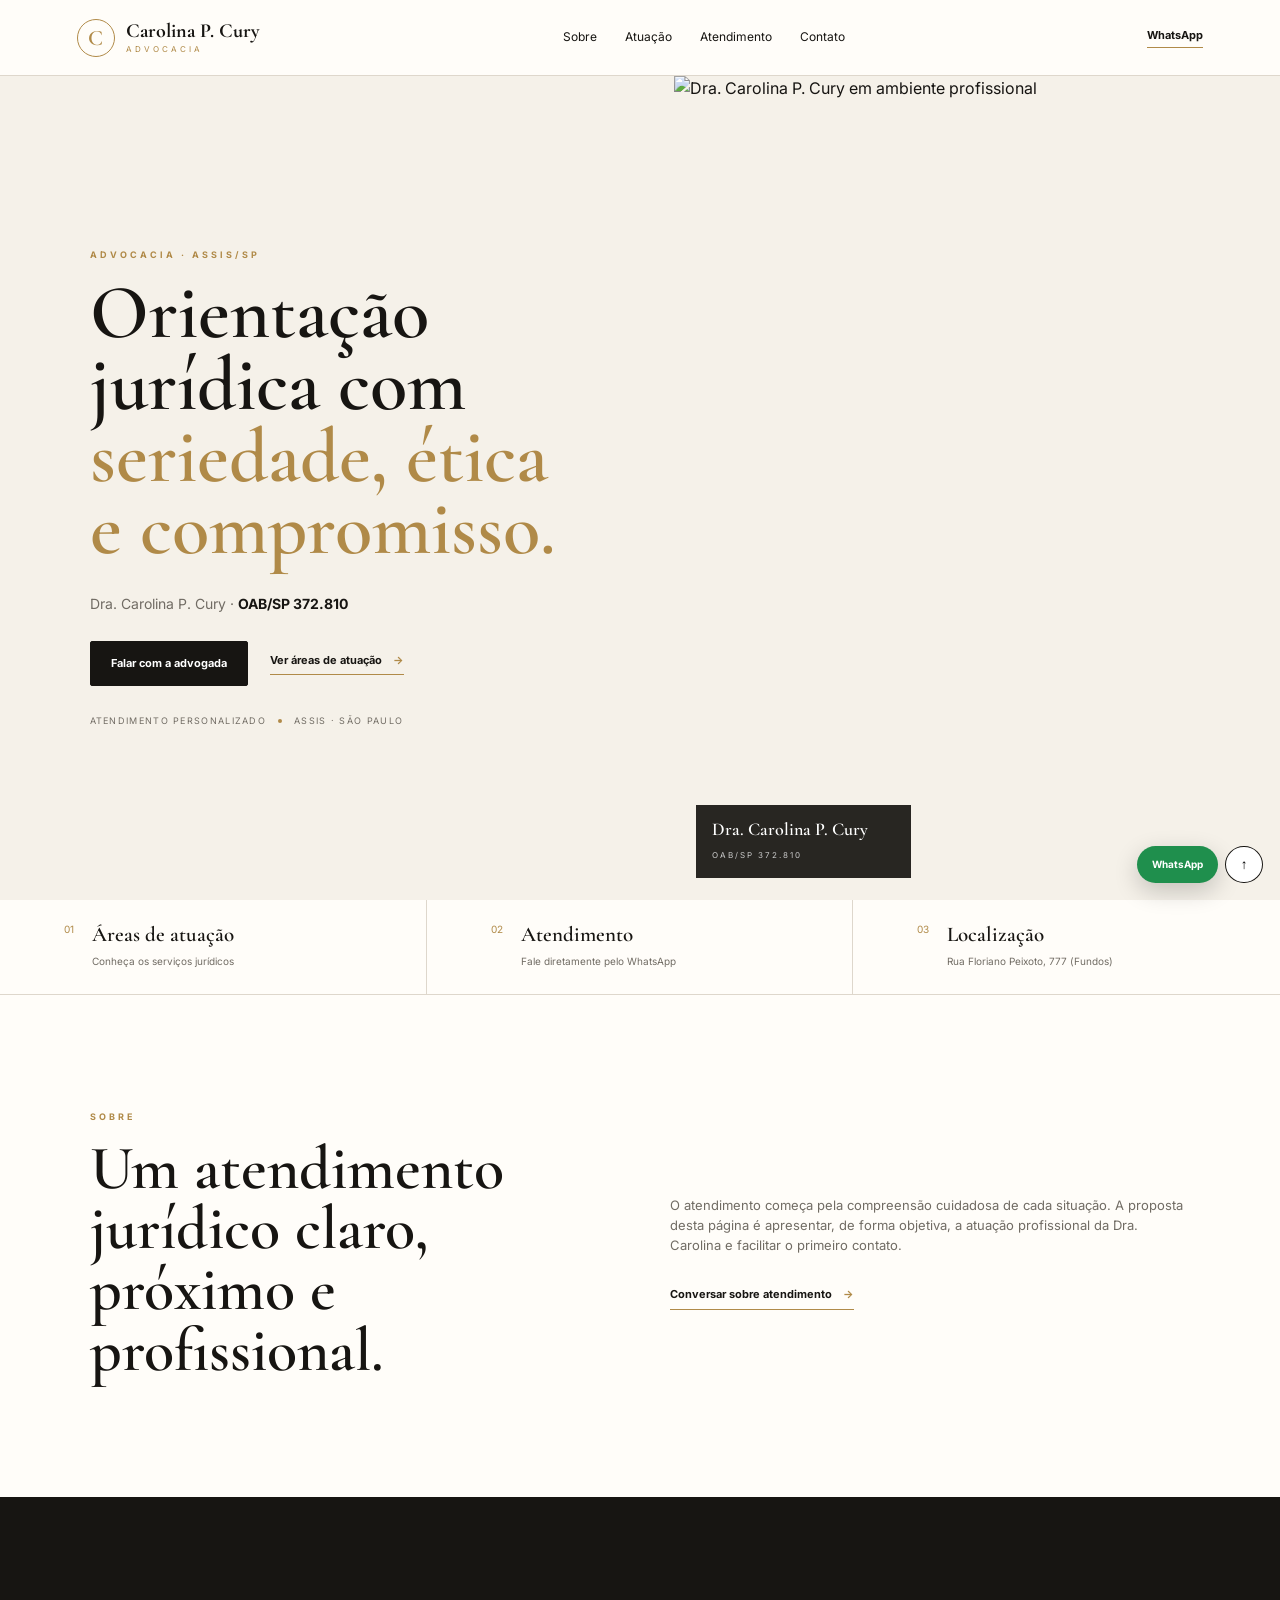
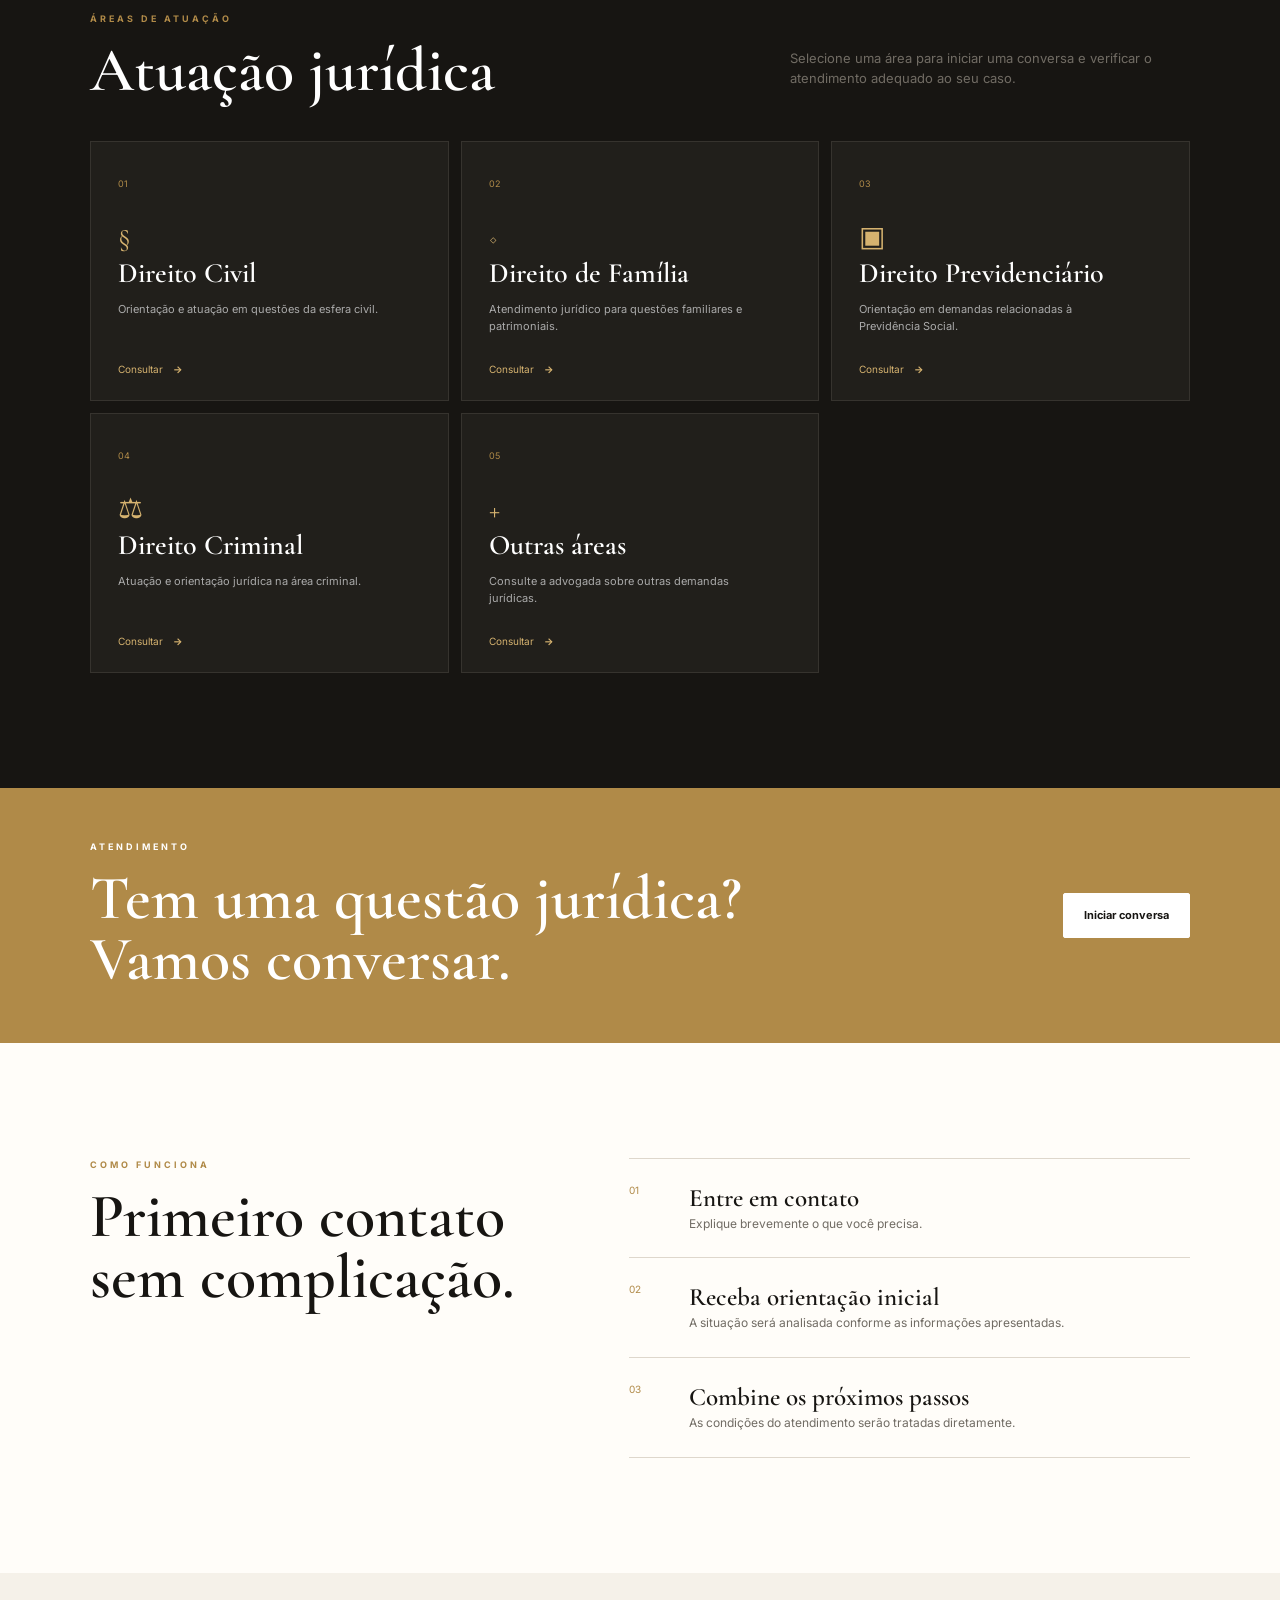
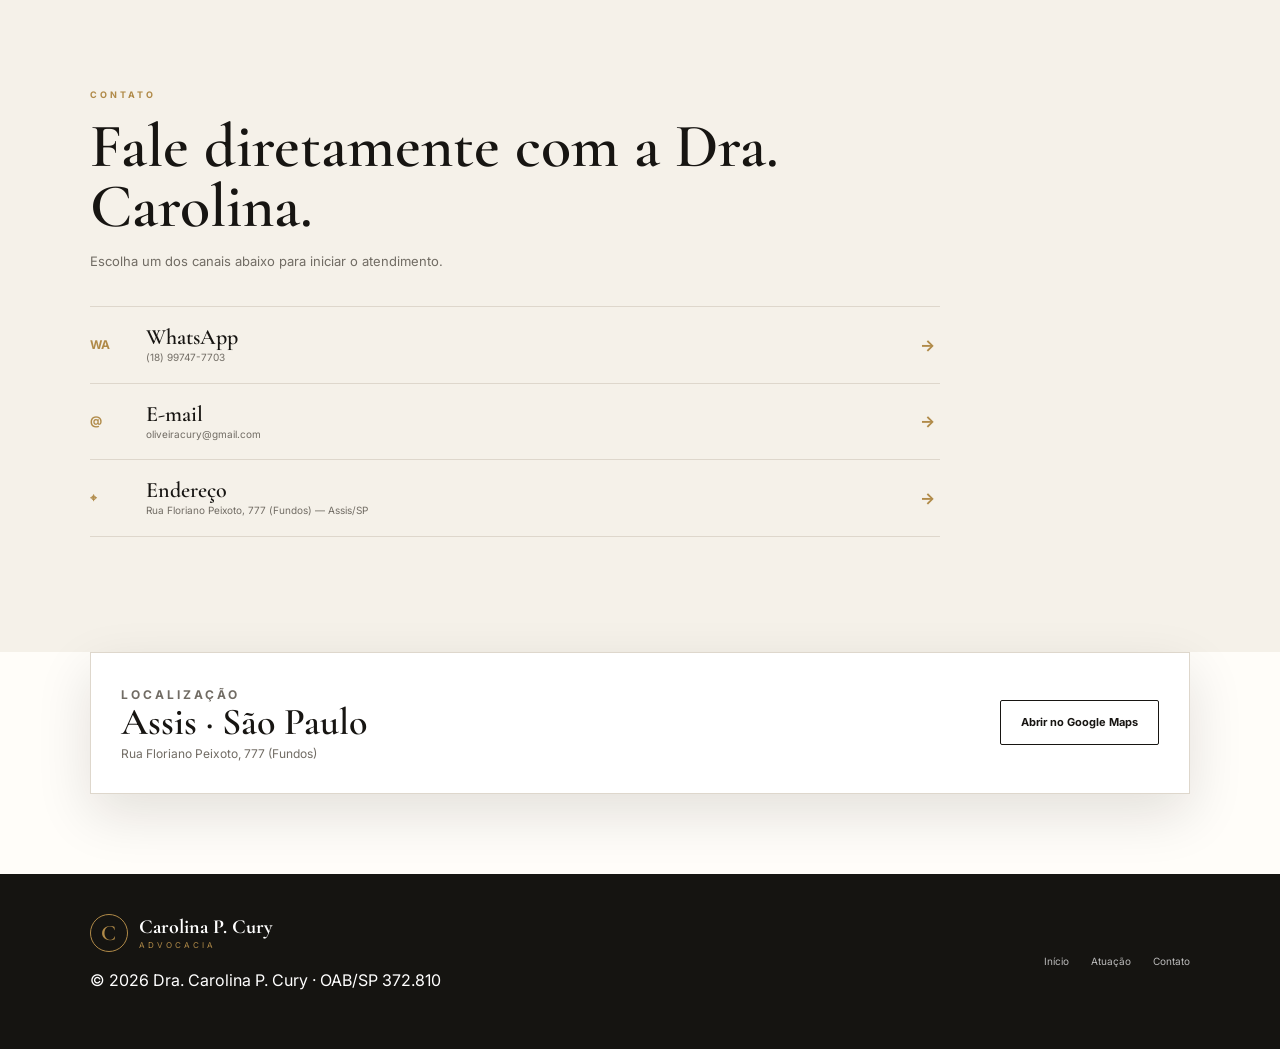
==== index.html @ 245aeec5 "Add files via upload" ====
<!doctype html>
<html lang="pt-BR">
<head>
<meta charset="utf-8">
<meta name="viewport" content="width=device-width,initial-scale=1">
<meta name="theme-color" content="#171512">
<meta name="description" content="Dra. Carolina P. Cury — Advocacia em Assis/SP.">
<title>Dra. Carolina P. Cury | Advocacia</title>
<link rel="preconnect" href="https://fonts.googleapis.com">
<link rel="preconnect" href="https://fonts.gstatic.com" crossorigin>
<link href="https://fonts.googleapis.com/css2?family=Cormorant+Garamond:wght@500;600;700&family=Inter:wght@400;500;600;700&display=swap" rel="stylesheet">
<link rel="stylesheet" href="styles.css">
</head>
<body>
<header class="header">
  <a class="brand" id="brandTrigger" href="#inicio" aria-label="Início">
    <span class="brand-logo" id="brandLogo">C</span>
    <span><strong id="brandName">Carolina P. Cury</strong><small>ADVOCACIA</small></span>
  </a>
  <nav class="nav"><a href="#sobre">Sobre</a><a href="#areas">Atuação</a><a href="#atendimento">Atendimento</a><a href="#contato">Contato</a></nav>
  <a class="header-contact" data-whatsapp href="#">WhatsApp</a>
</header>

<main>
<section class="hero" id="inicio">
  <div class="hero-copy">
    <p class="eyebrow">ADVOCACIA · ASSIS/SP</p>
    <h1 id="heroTitle">Orientação jurídica com <em>seriedade, ética e compromisso.</em></h1>
    <p class="hero-sub" id="heroSub">Dra. Carolina P. Cury · <strong>OAB/SP 372.810</strong></p>
    <div class="hero-actions"><a class="btn" data-whatsapp href="#">Falar com a advogada</a><a class="text-btn" href="#areas">Ver áreas de atuação <span>→</span></a></div>
    <div class="hero-meta"><span>Atendimento personalizado</span><i></i><span>Assis · São Paulo</span></div>
  </div>
  <div class="hero-media"><img id="heroImage" src="assets/carolina-hero.png" alt="Dra. Carolina P. Cury em ambiente profissional"><div class="image-caption"><strong id="captionName">Dra. Carolina P. Cury</strong><span id="captionOab">OAB/SP 372.810</span></div></div>
</section>

<section class="quick-links">
  <a href="#areas"><span>01</span><div><b>Áreas de atuação</b><small>Conheça os serviços jurídicos</small></div></a>
  <a data-whatsapp href="#"><span>02</span><div><b>Atendimento</b><small>Fale diretamente pelo WhatsApp</small></div></a>
  <a data-maps href="#"><span>03</span><div><b>Localização</b><small>Rua Floriano Peixoto, 777 (Fundos)</small></div></a>
</section>

<section class="section about" id="sobre">
  <div class="section-intro"><p class="eyebrow">SOBRE</p><h2>Um atendimento jurídico claro, próximo e profissional.</h2></div>
  <div class="about-copy"><p>O atendimento começa pela compreensão cuidadosa de cada situação. A proposta desta página é apresentar, de forma objetiva, a atuação profissional da Dra. Carolina e facilitar o primeiro contato.</p><a class="inline-link" data-whatsapp href="#">Conversar sobre atendimento <span>→</span></a></div>
</section>

<section class="areas" id="areas">
  <div class="section-heading"><div><p class="eyebrow">ÁREAS DE ATUAÇÃO</p><h2>Atuação jurídica</h2></div><p>Selecione uma área para iniciar uma conversa e verificar o atendimento adequado ao seu caso.</p></div>
  <div class="area-grid" id="areaGrid">
    <article class="area-card"><span>01</span><div class="line-icon">§</div><h3>Direito Civil</h3><p>Orientação e atuação em questões da esfera civil.</p><a data-whatsapp href="#">Consultar <b>→</b></a></article>
    <article class="area-card"><span>02</span><div class="line-icon">◇</div><h3>Direito de Família</h3><p>Atendimento jurídico para questões familiares e patrimoniais.</p><a data-whatsapp href="#">Consultar <b>→</b></a></article>
    <article class="area-card"><span>03</span><div class="line-icon">▣</div><h3>Direito Previdenciário</h3><p>Orientação em demandas relacionadas à Previdência Social.</p><a data-whatsapp href="#">Consultar <b>→</b></a></article>
    <article class="area-card"><span>04</span><div class="line-icon">⚖</div><h3>Direito Criminal</h3><p>Atuação e orientação jurídica na área criminal.</p><a data-whatsapp href="#">Consultar <b>→</b></a></article>
    <article class="area-card"><span>05</span><div class="line-icon">+</div><h3>Outras áreas</h3><p>Consulte a advogada sobre outras demandas jurídicas.</p><a data-whatsapp href="#">Consultar <b>→</b></a></article>
  </div>
</section>

<section class="cta"><div><p class="eyebrow">ATENDIMENTO</p><h2>Tem uma questão jurídica? Vamos conversar.</h2></div><a class="btn light" data-whatsapp href="#">Iniciar conversa</a></section>

<section class="section process" id="atendimento">
  <div><p class="eyebrow">COMO FUNCIONA</p><h2>Primeiro contato sem complicação.</h2></div>
  <div class="steps"><div class="step"><span>01</span><div><h3>Entre em contato</h3><p>Explique brevemente o que você precisa.</p></div></div><div class="step"><span>02</span><div><h3>Receba orientação inicial</h3><p>A situação será analisada conforme as informações apresentadas.</p></div></div><div class="step"><span>03</span><div><h3>Combine os próximos passos</h3><p>As condições do atendimento serão tratadas diretamente.</p></div></div></div>
</section>

<section class="contact" id="contato">
  <div class="contact-main"><p class="eyebrow">CONTATO</p><h2>Fale diretamente com a Dra. Carolina.</h2><p>Escolha um dos canais abaixo para iniciar o atendimento.</p>
    <div class="contact-list"><a data-whatsapp href="#"><span>WA</span><div><b>WhatsApp</b><small id="phoneText">(18) 99747-7703</small></div><strong>→</strong></a><a data-email href="#"><span>@</span><div><b>E-mail</b><small id="emailText">oliveiracury@gmail.com</small></div><strong>→</strong></a><a data-maps href="#"><span>⌖</span><div><b>Endereço</b><small id="addressText">Rua Floriano Peixoto, 777 (Fundos) — Assis/SP</small></div><strong>→</strong></a></div>
  </div>
</section>

<section class="location-card"><div><p class="eyebrow">LOCALIZAÇÃO</p><h2>Assis · São Paulo</h2><p id="addressText2">Rua Floriano Peixoto, 777 (Fundos)</p></div><a class="btn ghost" data-maps href="#">Abrir no Google Maps</a></section>
</main>

<footer><div><div class="brand footer-brand"><span class="brand-logo">C</span><span><strong id="footerName">Carolina P. Cury</strong><small>ADVOCACIA</small></span></div><p>© <span id="year"></span> Dra. Carolina P. Cury · OAB/SP 372.810</p></div><div class="footer-nav"><a href="#inicio">Início</a><a href="#areas">Atuação</a><a href="#contato">Contato</a></div></footer>

<div class="floating"><a data-whatsapp href="#" aria-label="WhatsApp">WhatsApp</a><button id="backTop" aria-label="Voltar ao topo">↑</button></div>

<div class="admin-overlay" id="adminOverlay" hidden><div class="admin-panel"><button class="admin-close" id="adminClose">×</button><p class="eyebrow">ÁREA RESTRITA</p><h2>Gerenciar página</h2><p class="admin-note">As alterações abaixo ficam salvas neste navegador.</p>
<form id="adminForm">
<div class="admin-grid"><label>Nome<input id="aName"></label><label>OAB<input id="aOab"></label><label>WhatsApp<input id="aPhone"></label><label>E-mail<input id="aEmail" type="email"></label><label class="wide">Endereço<input id="aAddress"></label><label class="wide">Título principal<input id="aTitle"></label><label class="wide">Mensagem inicial do WhatsApp<textarea id="aMessage" rows="3"></textarea></label></div>
<div class="upload-grid"><label>Imagem principal<input id="aImage" type="file" accept="image/*"><small>Esta é a única imagem visual da página.</small></label><label>Logo (opcional)<input id="aLogo" type="file" accept="image/*"><small>Se não enviar, será usada a inicial C.</small></label></div>
<div class="admin-actions"><button type="submit" class="btn">Salvar alterações</button><button type="button" class="btn ghost" id="adminReset">Restaurar padrão</button></div>
</form></div></div>
<script src="app.js"></script>
</body></html>
---- styles.css ----
:root{--ink:#171512;--muted:#716c64;--cream:#f5f1e9;--paper:#fffdf9;--gold:#b08a48;--gold2:#d5b26f;--line:#ded7cc;--white:#fff;--shadow:0 20px 55px rgba(25,20,12,.12)}
*{box-sizing:border-box}html{scroll-behavior:smooth}body{margin:0;background:var(--paper);color:var(--ink);font-family:Inter,system-ui,sans-serif;line-height:1.55}a{text-decoration:none;color:inherit}img{display:block;width:100%;height:100%;object-fit:cover}.header{height:76px;padding:0 clamp(20px,6vw,86px);display:flex;align-items:center;justify-content:space-between;position:sticky;top:0;z-index:30;background:rgba(255,253,249,.95);backdrop-filter:blur(14px);border-bottom:1px solid var(--line)}.brand{display:flex;align-items:center;gap:11px}.brand-logo{width:38px;height:38px;border:1px solid var(--gold);border-radius:50%;display:grid;place-items:center;color:var(--gold);font:600 22px "Cormorant Garamond",serif;overflow:hidden}.brand-logo img{width:100%;height:100%;object-fit:contain}.brand strong{display:block;font:700 20px "Cormorant Garamond",serif}.brand small{display:block;font-size:8px;letter-spacing:3px;color:var(--gold)}.nav{display:flex;gap:28px;font-size:12px}.nav a:hover{color:var(--gold)}.header-contact{font-size:11px;font-weight:700;border-bottom:1px solid var(--gold);padding-bottom:3px}.eyebrow{font-size:9px;letter-spacing:3px;font-weight:700;color:var(--gold);margin:0 0 15px}.hero{display:grid;grid-template-columns:1fr .9fr;min-height:calc(100vh - 76px);background:var(--cream)}.hero-copy{padding:clamp(55px,8vw,105px) clamp(24px,7vw,100px);display:flex;justify-content:center;flex-direction:column}.hero h1{font:600 clamp(48px,6vw,78px)/.94 "Cormorant Garamond",serif;max-width:760px;margin:0}.hero h1 em{font-style:normal;color:var(--gold)}.hero-sub{color:var(--muted);font-size:14px;margin:27px 0}.hero-sub strong{color:var(--ink)}.hero-actions{display:flex;gap:22px;align-items:center;flex-wrap:wrap}.btn{display:inline-flex;align-items:center;justify-content:center;padding:13px 20px;background:var(--ink);color:#fff;border:1px solid var(--ink);font-size:11px;font-weight:700;border-radius:2px;transition:.2s}.btn:hover{transform:translateY(-2px)}.btn.light{background:#fff;color:var(--ink);border-color:#fff}.btn.ghost{background:transparent;color:var(--ink);border-color:var(--ink)}.text-btn,.inline-link{font-size:11px;font-weight:700;border-bottom:1px solid var(--gold);padding-bottom:5px}.text-btn span,.inline-link span{color:var(--gold);margin-left:8px}.hero-meta{display:flex;gap:12px;align-items:center;margin-top:28px;text-transform:uppercase;letter-spacing:1.3px;font-size:9px;color:var(--muted)}.hero-meta i{width:4px;height:4px;border-radius:50%;background:var(--gold)}.hero-media{position:relative;min-height:650px}.hero-media img{object-position:center 20%;filter:saturate(.9)}.image-caption{position:absolute;left:22px;bottom:22px;background:rgba(23,21,18,.92);color:#fff;padding:13px 16px;min-width:215px}.image-caption strong{display:block;font:600 18px "Cormorant Garamond",serif}.image-caption span{font-size:8px;letter-spacing:2px;color:#ccc}.quick-links{display:grid;grid-template-columns:repeat(3,1fr);border-bottom:1px solid var(--line)}.quick-links a{display:flex;gap:18px;padding:22px clamp(20px,5vw,70px);border-right:1px solid var(--line)}.quick-links a:last-child{border:0}.quick-links span{color:var(--gold);font-size:10px}.quick-links b{display:block;font:600 21px "Cormorant Garamond",serif}.quick-links small{font-size:10px;color:var(--muted)}.section{padding:clamp(70px,9vw,115px) clamp(24px,7vw,100px)}.about{display:grid;grid-template-columns:1fr 1.15fr;gap:clamp(50px,10vw,140px);align-items:center}.section h2,.section-heading h2,.cta h2,.contact h2,.location-card h2{font:600 clamp(40px,5vw,62px)/.98 "Cormorant Garamond",serif;margin:0}.about-copy{max-width:620px}.about-copy p,.contact-main>p:not(.eyebrow),.section-heading>p{color:var(--muted);font-size:13px}.inline-link{display:inline-block;margin-top:18px}.areas{background:var(--ink);color:#fff;padding:clamp(70px,9vw,115px) clamp(24px,7vw,100px)}.section-heading{display:flex;justify-content:space-between;align-items:end;gap:40px;margin-bottom:40px}.section-heading>p{max-width:400px}.area-grid{display:grid;grid-template-columns:repeat(3,1fr);gap:12px}.area-card{min-height:260px;padding:27px;background:#211f1b;border:1px solid #36332e;position:relative}.area-card:hover{border-color:var(--gold)}.area-card>span{font-size:9px;color:var(--gold)}.line-icon{color:var(--gold2);font:28px "Cormorant Garamond",serif;margin:26px 0 2px}.area-card h3{font:600 28px "Cormorant Garamond",serif;margin:0 0 7px}.area-card p{font-size:11px;color:#aaa;max-width:260px}.area-card a{position:absolute;left:27px;bottom:23px;font-size:10px;color:var(--gold2)}.area-card a b{margin-left:7px}.cta{background:var(--gold);color:#fff;padding:52px clamp(24px,7vw,100px);display:flex;justify-content:space-between;align-items:center;gap:30px}.cta .eyebrow{color:#fff}.cta h2{max-width:700px}.process{display:grid;grid-template-columns:.9fr 1.1fr;gap:80px}.steps{border-top:1px solid var(--line)}.step{display:grid;grid-template-columns:45px 1fr;gap:15px;padding:24px 0;border-bottom:1px solid var(--line)}.step>span{font-size:10px;color:var(--gold)}.step h3{font:600 25px "Cormorant Garamond",serif;margin:0}.step p{font-size:12px;color:var(--muted);margin:2px 0 0}.contact{background:var(--cream);padding:clamp(70px,9vw,115px) clamp(24px,7vw,100px)}.contact-main{max-width:850px}.contact-list{margin-top:35px}.contact-list a{display:grid;grid-template-columns:42px 1fr 20px;gap:14px;align-items:center;padding:17px 0;border-top:1px solid var(--line)}.contact-list a:last-child{border-bottom:1px solid var(--line)}.contact-list a>span{color:var(--gold);font-size:12px;font-weight:700}.contact-list b{display:block;font:600 22px "Cormorant Garamond",serif}.contact-list small{display:block;color:var(--muted);font-size:10px}.contact-list strong{color:var(--gold)}.location-card{margin:0 clamp(24px,7vw,100px) 80px;padding:30px;background:#fff;border:1px solid var(--line);box-shadow:var(--shadow);display:flex;align-items:center;justify-content:space-between;gap:25px}.location-card h2{font-size:38px}.location-card p{margin:3px 0 0;color:var(--muted);font-size:12px}footer{background:#151411;color:#fff;padding:40px clamp(24px,7vw,100px);display:flex;justify-content:space-between;gap:30px}.footer-brand strong{color:#fff}.footer-brand{display:flex}.footer-brand .brand-logo{flex:none}.footer-nav{display:flex;gap:22px;align-items:center;font-size:10px;color:#bbb}.footer-nav a:hover{color:#fff}.footer p{font-size:9px;color:#888}.floating{position:fixed;right:17px;bottom:17px;z-index:40;display:flex;gap:7px}.floating a{background:#1f8f4d;color:#fff;padding:11px 15px;border-radius:999px;font-size:10px;font-weight:700;box-shadow:0 8px 25px rgba(0,0,0,.2)}.floating button{width:38px;border:1px solid var(--ink);border-radius:50%;background:#fff}.admin-overlay{position:fixed;inset:0;background:rgba(0,0,0,.72);z-index:100;padding:20px;overflow:auto}.admin-overlay[hidden]{display:none}.admin-panel{max-width:850px;margin:30px auto;background:#fff;padding:30px;position:relative}.admin-close{position:absolute;right:15px;top:10px;border:0;background:none;font-size:28px}.admin-panel h2{font:600 42px "Cormorant Garamond",serif;margin:0}.admin-note{font-size:11px;color:var(--muted)}.admin-grid{display:grid;grid-template-columns:1fr 1fr;gap:14px;margin-top:25px}.admin-grid label,.upload-grid label{font-size:10px;font-weight:700}.admin-grid .wide{grid-column:1/-1}.admin-grid input,.admin-grid textarea,.upload-grid input{width:100%;margin-top:6px;padding:11px;border:1px solid var(--line);font:inherit}.upload-grid{display:grid;grid-template-columns:1fr 1fr;gap:14px;margin-top:18px}.upload-grid small{display:block;color:var(--muted);font-size:9px;margin-top:5px}.admin-actions{display:flex;gap:10px;margin-top:25px}.admin-actions .btn{cursor:pointer}
@media(max-width:900px){.nav{display:none}.hero{grid-template-columns:1fr}.hero-media{order:1;min-height:470px}.hero-copy{order:2}.quick-links{grid-template-columns:1fr}.quick-links a{border-right:0;border-bottom:1px solid var(--line)}.quick-links a:last-child{border-bottom:0}.about,.process{grid-template-columns:1fr;gap:35px}.area-grid{grid-template-columns:1fr 1fr}.section-heading,.cta,.location-card,footer{align-items:flex-start;flex-direction:column}.location-card .btn{width:100%}}
@media(max-width:600px){.header{height:68px}.header-contact{display:none}.hero-media{min-height:430px}.hero h1{font-size:49px}.hero-copy{padding:55px 22px}.hero-actions{flex-direction:column;align-items:flex-start}.area-grid{grid-template-columns:1fr}.section,.areas,.contact{padding:65px 22px}.cta{padding:48px 22px}.location-card{margin:0 22px 55px}.footer-nav{flex-wrap:wrap}.admin-grid,.upload-grid{grid-template-columns:1fr}.admin-grid .wide{grid-column:auto}.admin-panel{padding:24px}.floating{left:17px;right:17px}.floating a{flex:1;text-align:center}}
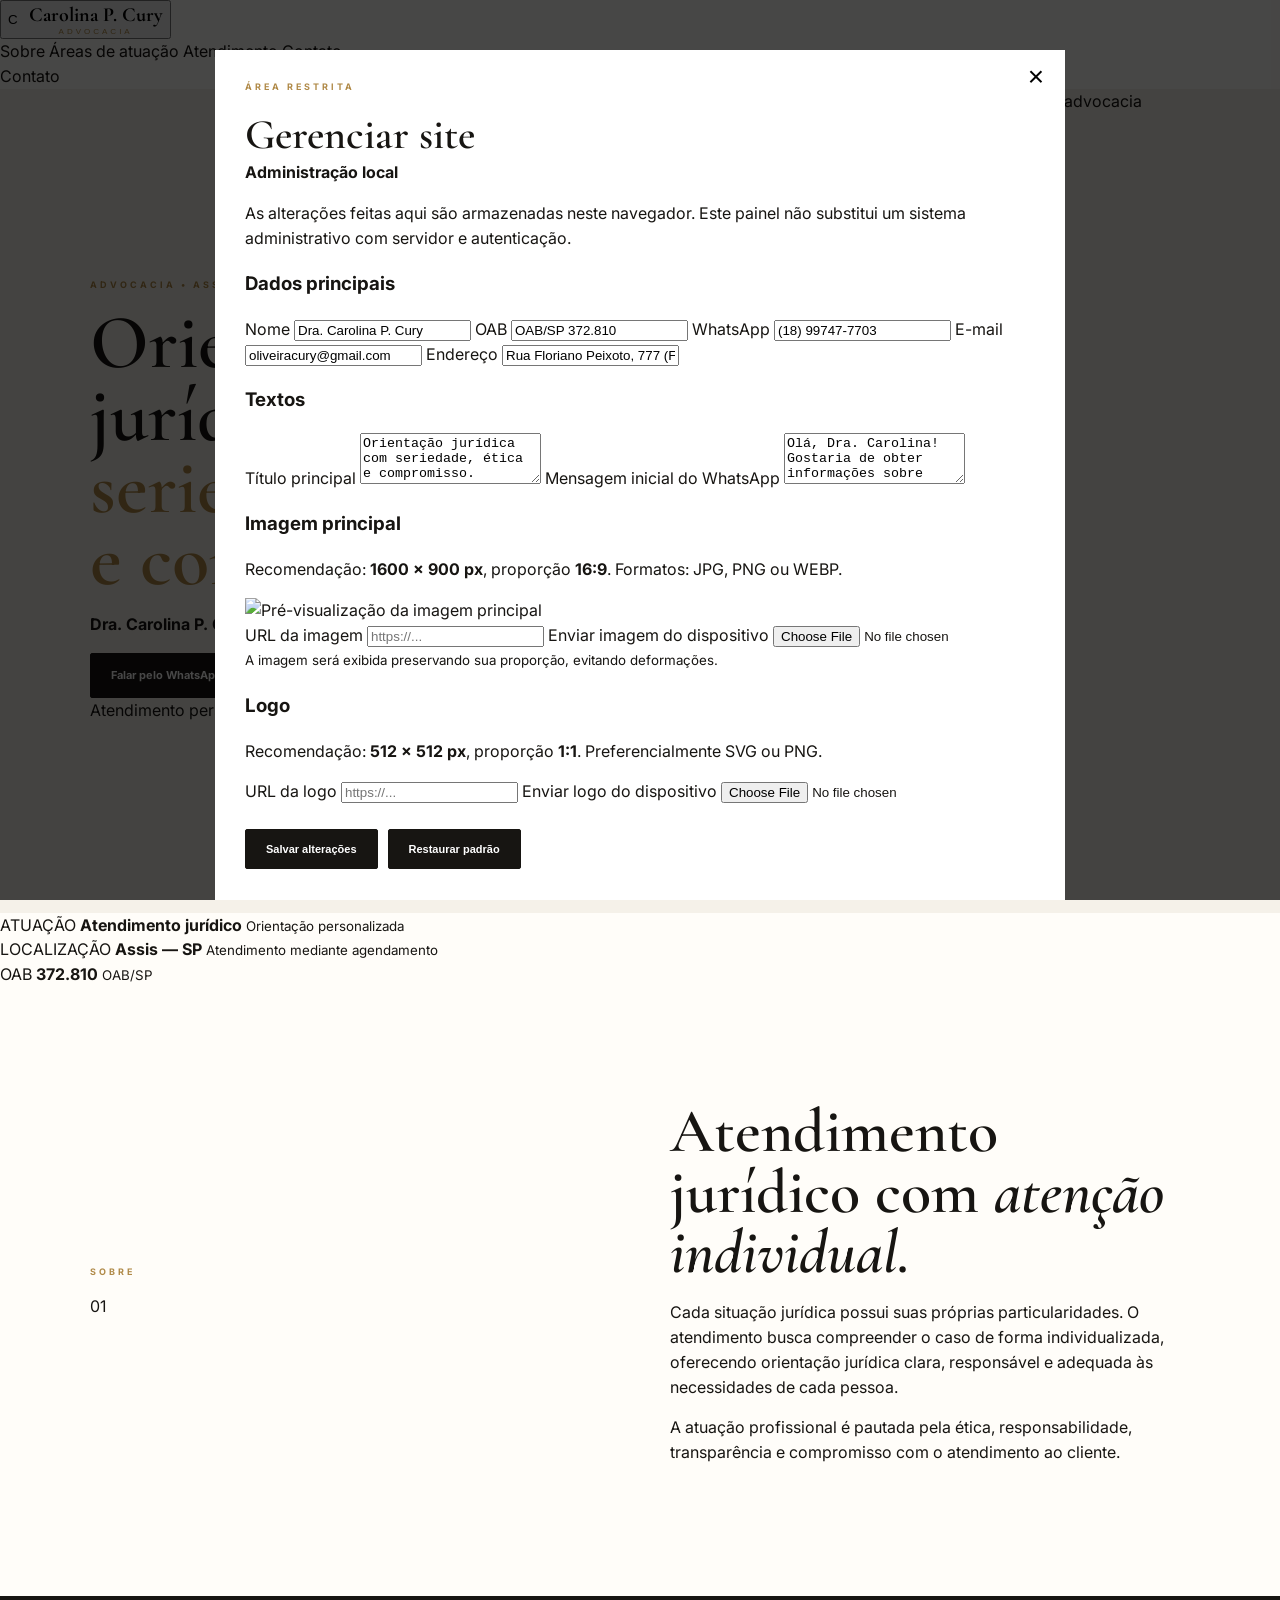
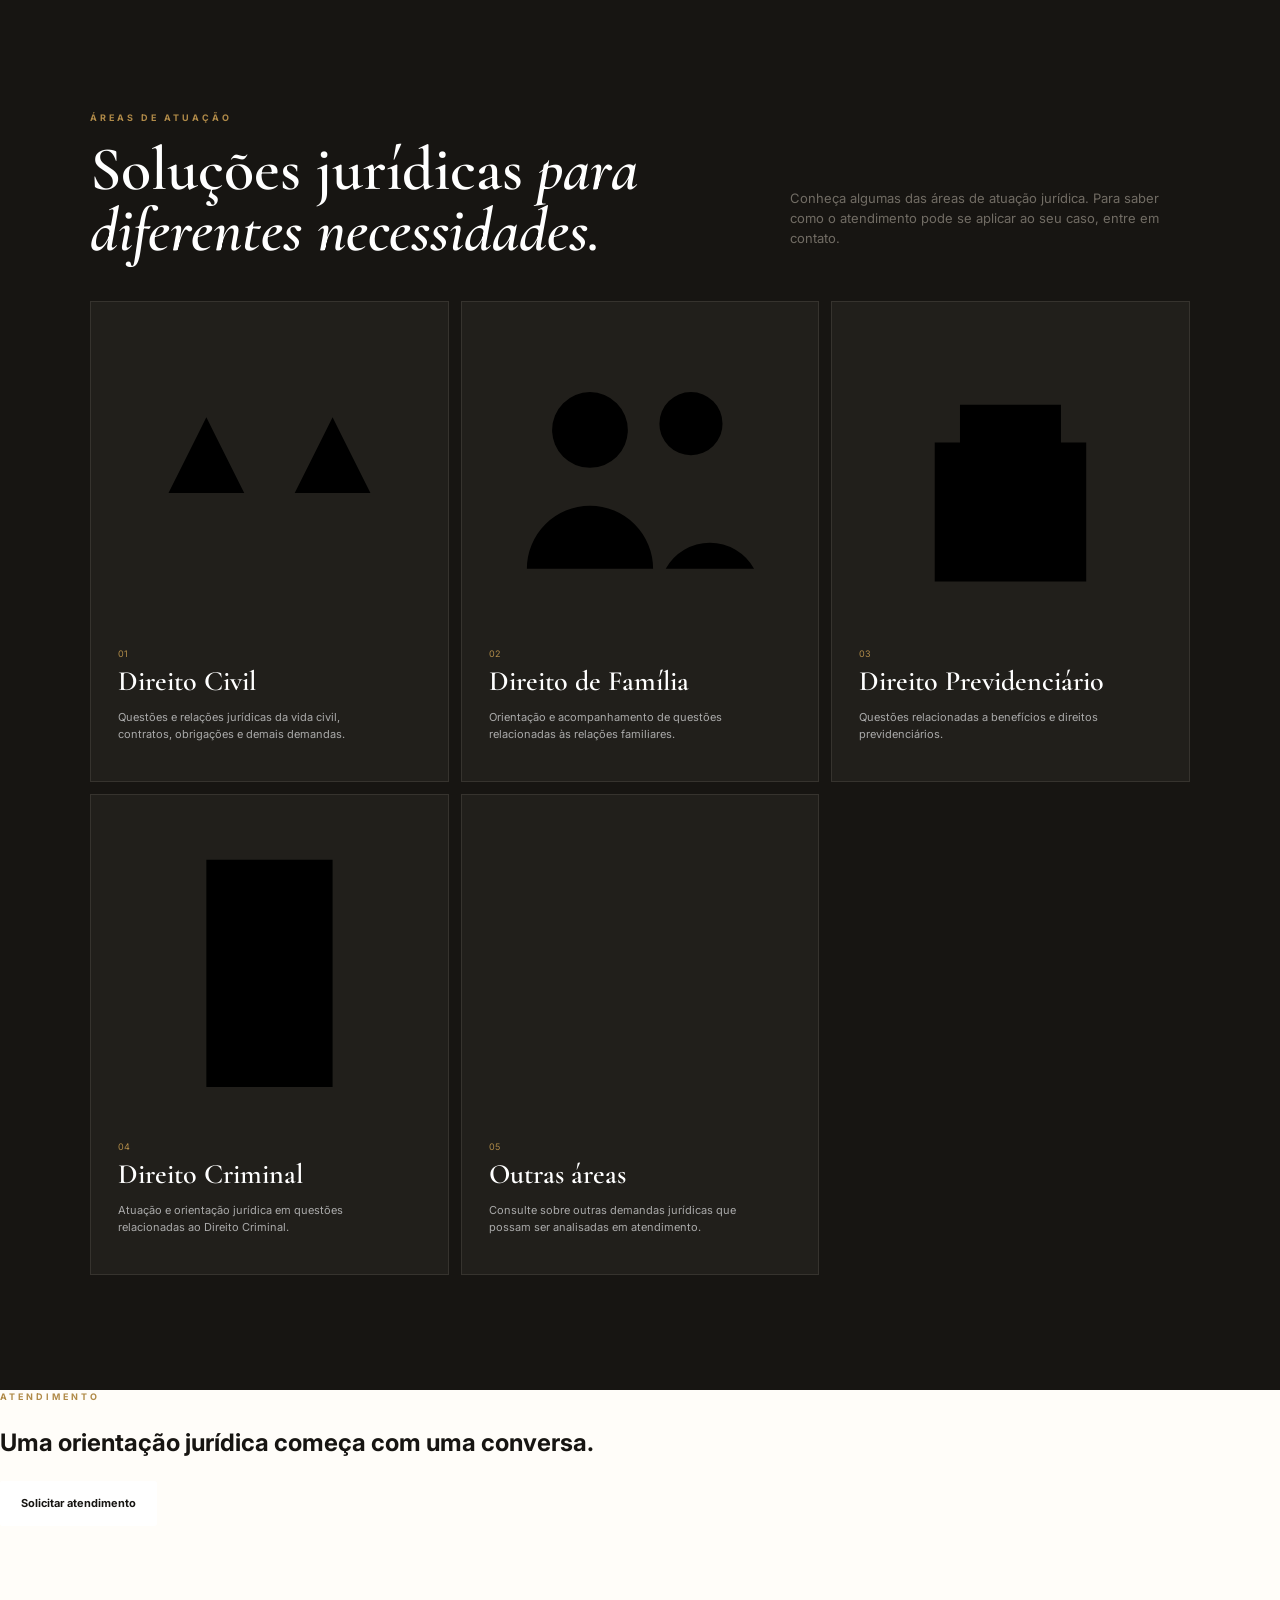
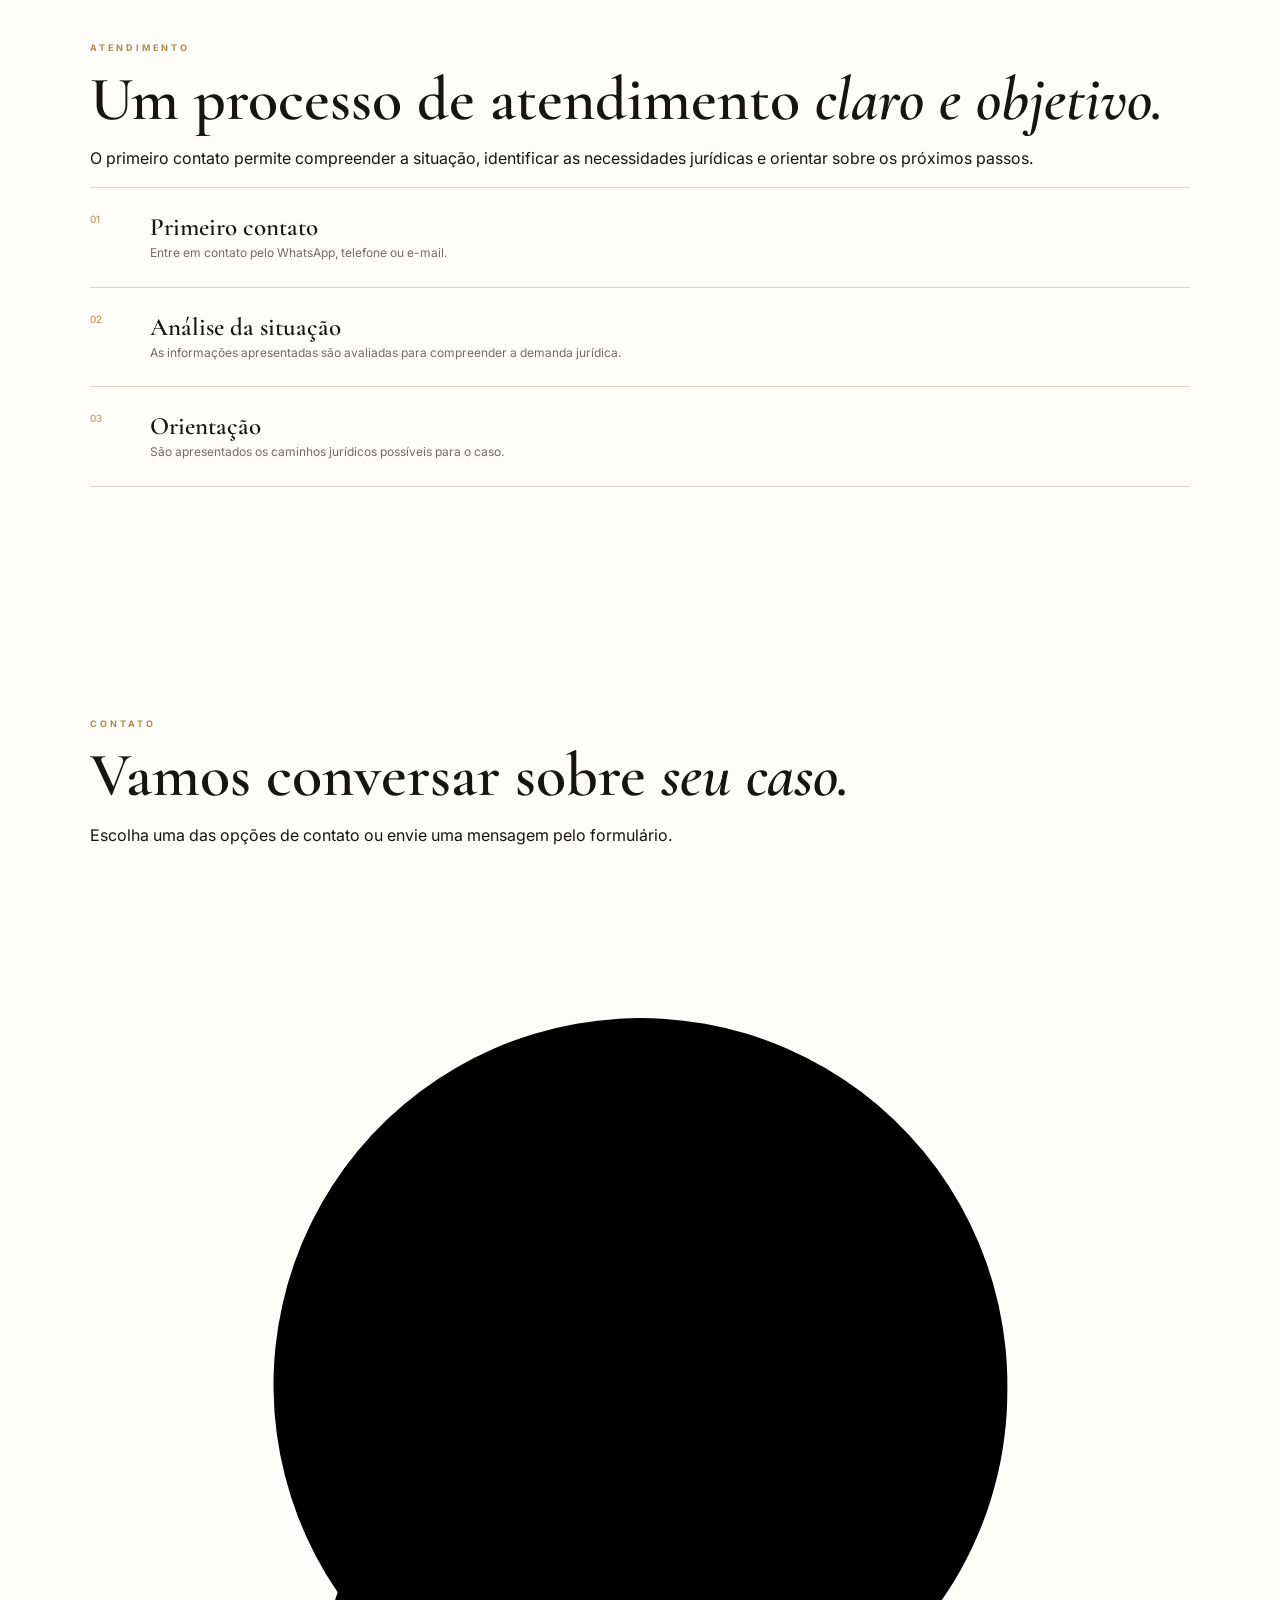
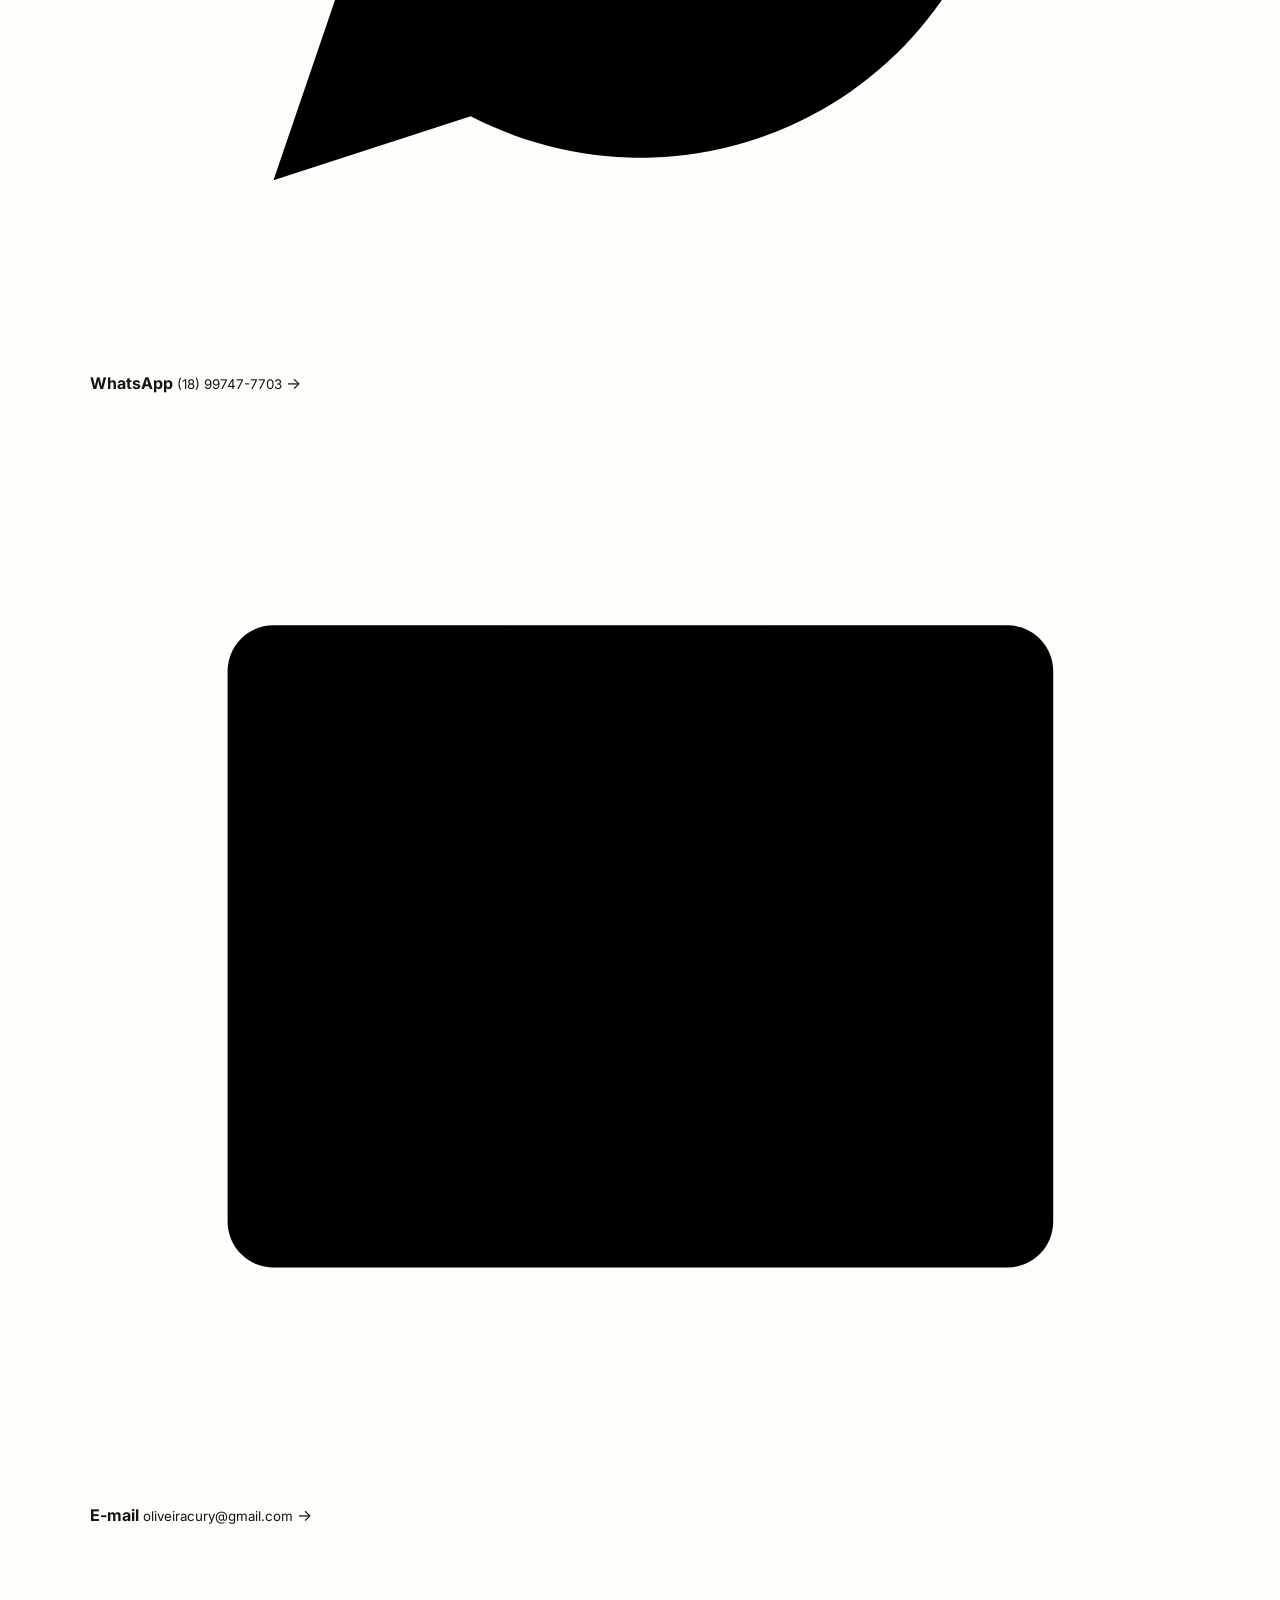
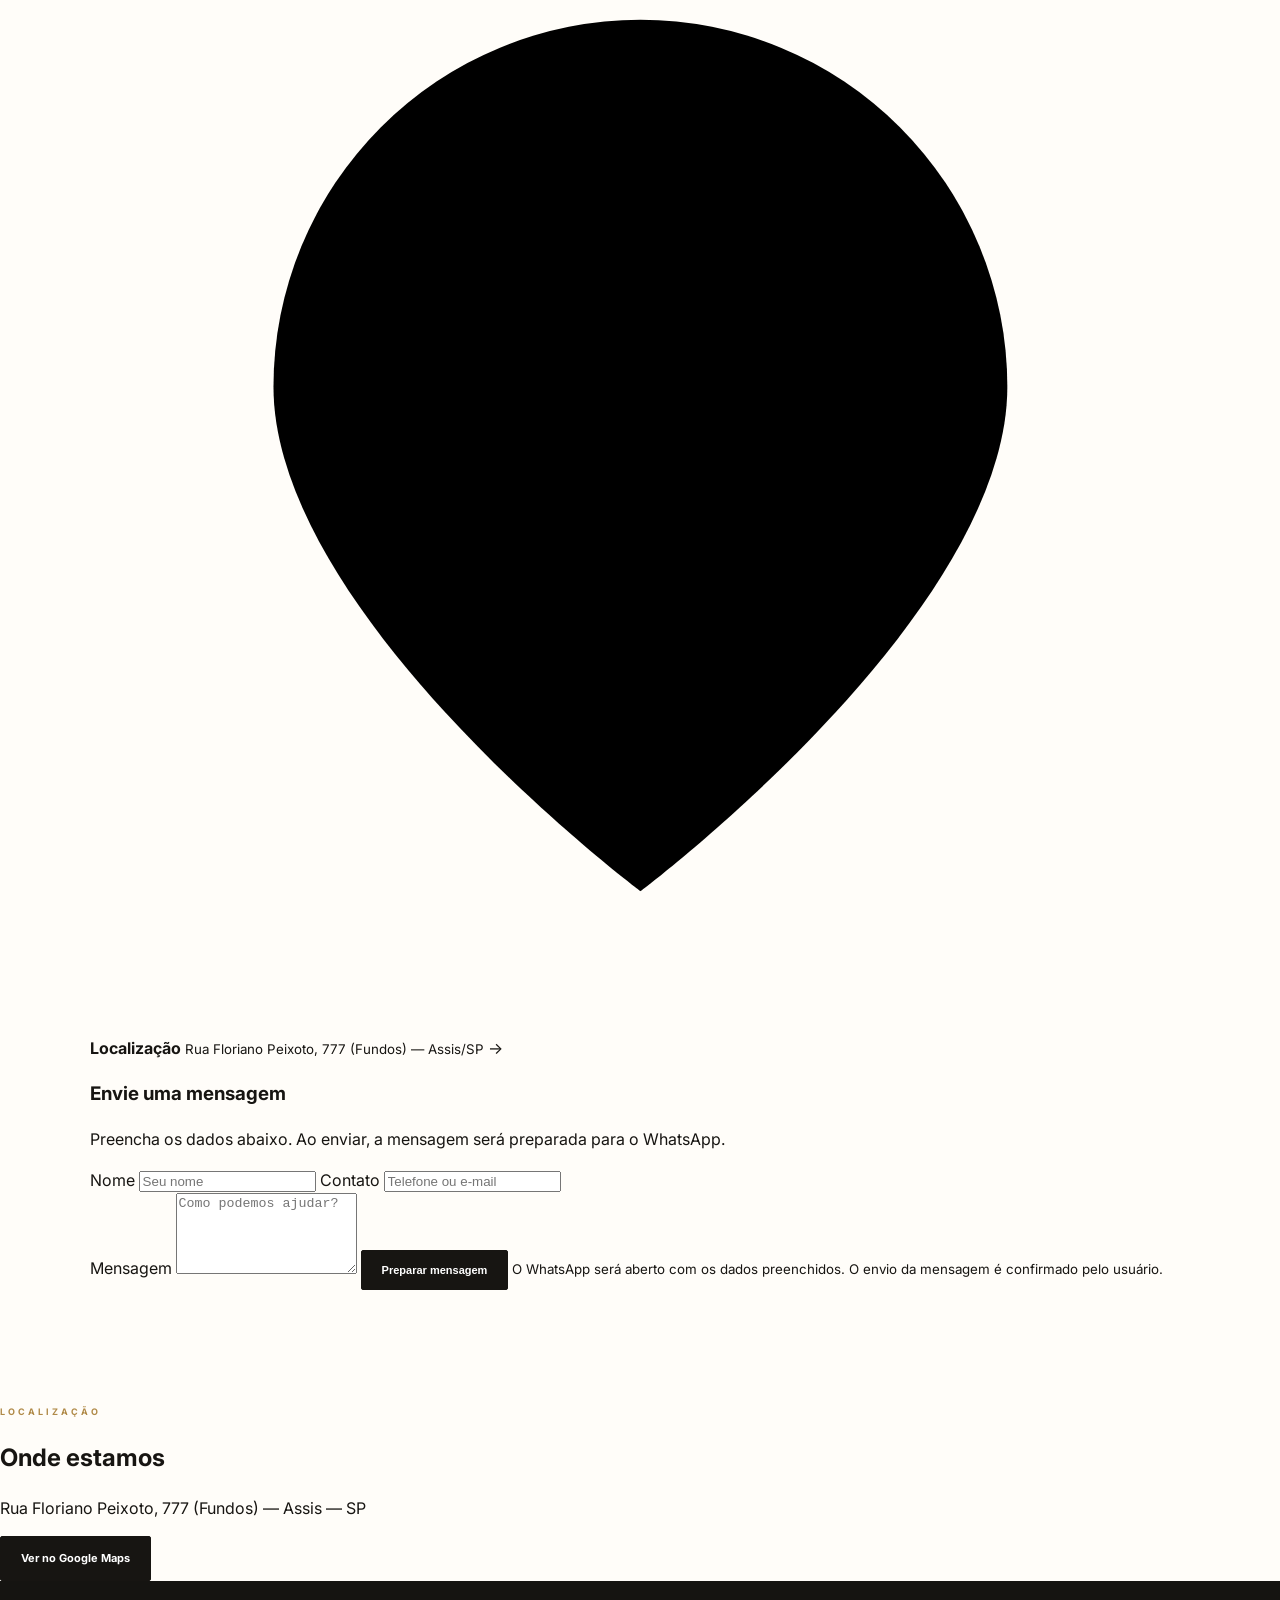
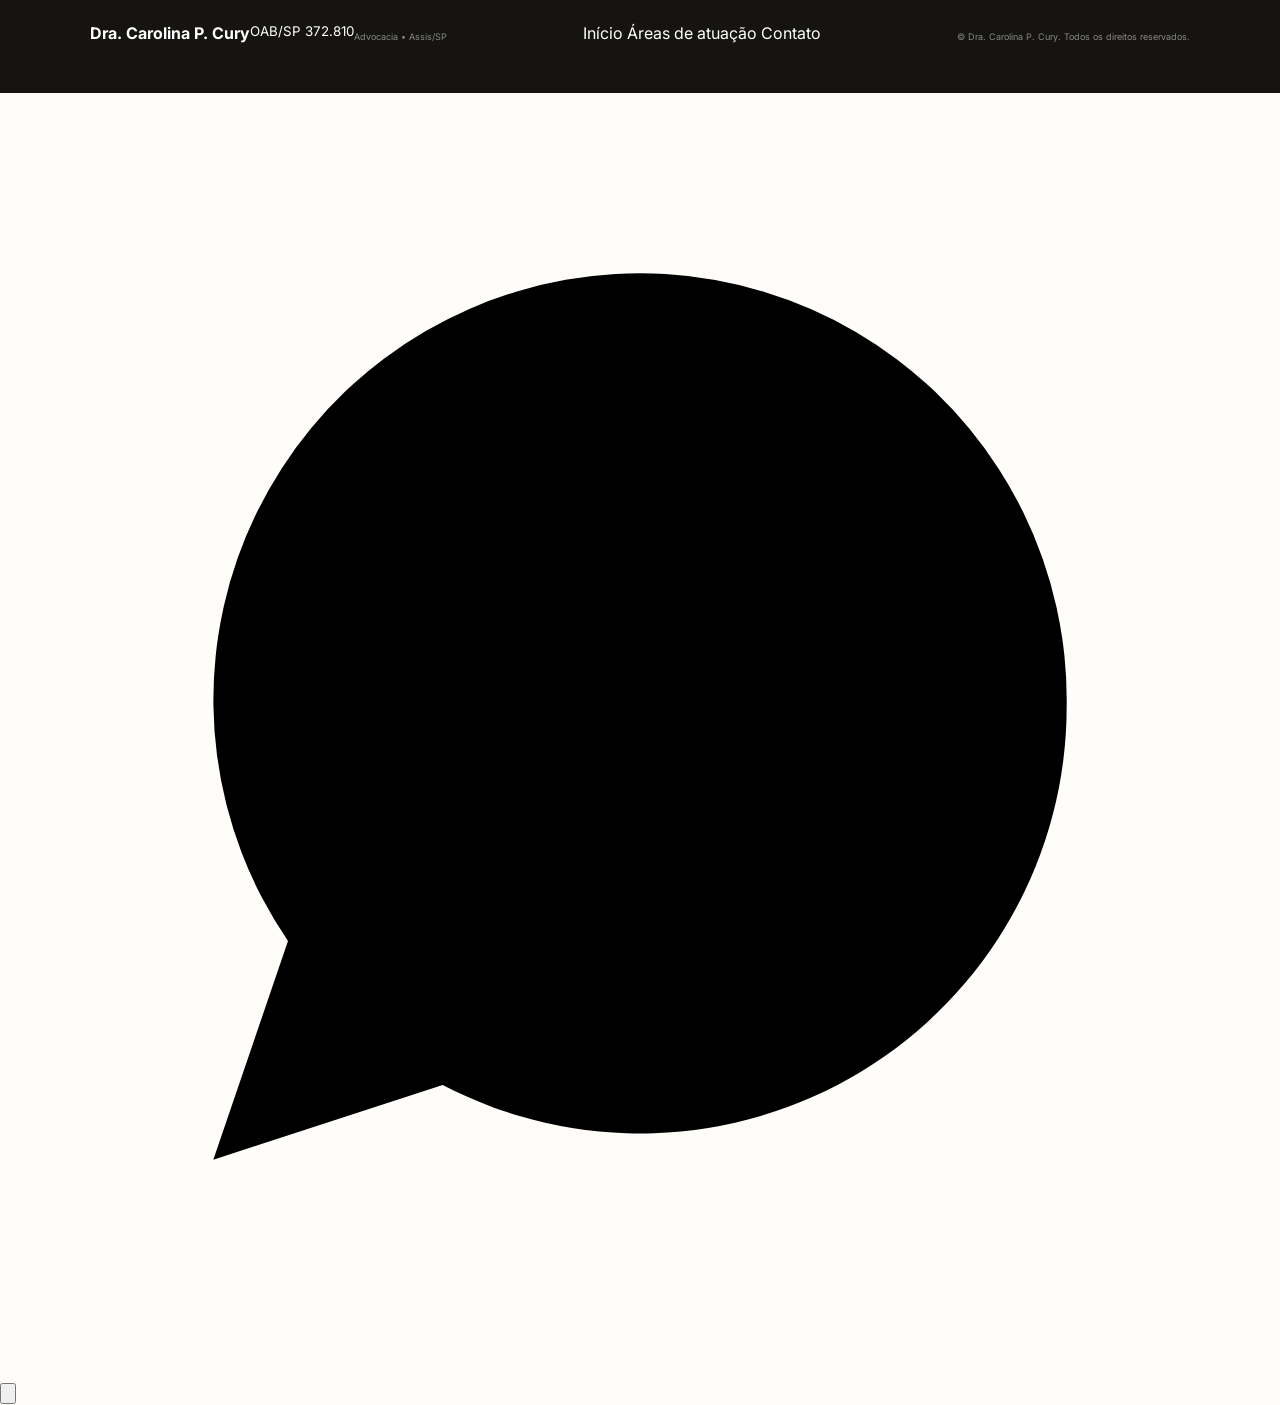
==== commit 488fe925: "Index.html" ====
--- a/index.html
+++ b/index.html
@@ -1,85 +1,1420 @@
 <!doctype html>
 <html lang="pt-BR">
 <head>
-<meta charset="utf-8">
-<meta name="viewport" content="width=device-width,initial-scale=1">
-<meta name="theme-color" content="#171512">
-<meta name="description" content="Dra. Carolina P. Cury — Advocacia em Assis/SP.">
-<title>Dra. Carolina P. Cury | Advocacia</title>
-<link rel="preconnect" href="https://fonts.googleapis.com">
-<link rel="preconnect" href="https://fonts.gstatic.com" crossorigin>
-<link href="https://fonts.googleapis.com/css2?family=Cormorant+Garamond:wght@500;600;700&family=Inter:wght@400;500;600;700&display=swap" rel="stylesheet">
-<link rel="stylesheet" href="styles.css">
+  <meta charset="utf-8">
+  <meta name="viewport" content="width=device-width, initial-scale=1">
+
+<meta
+  name="description"
+  content="Dra. Carolina P. Cury — Advocacia em Assis/SP. Atendimento jurídico personalizado em Direito Civil, Família, Previdenciário, Criminal e outras áreas."
+>
+
+<meta
+  name="robots"
+  content="index, follow"
+>
+
+<meta
+  name="author"
+  content="Dra. Carolina P. Cury — OAB/SP 372.810"
+>
+
+<meta
+  name="keywords"
+  content="advogada em Assis SP, advocacia em Assis, Dra. Carolina Cury, Direito Civil, Direito de Família, Direito Previdenciário, Direito Criminal, advogado Assis SP"
+>
+
+<meta name="theme-color" content="#171717">
+
+
+<!-- SEO / COMPARTILHAMENTO -->
+
+<meta
+  property="og:type"
+  content="website"
+>
+
+<meta
+  property="og:locale"
+  content="pt_BR"
+>
+
+<meta
+  property="og:title"
+  content="Dra. Carolina P. Cury | Advocacia em Assis/SP"
+>
+
+<meta
+  property="og:description"
+  content="Atendimento jurídico personalizado em Assis/SP. Direito Civil, Família, Previdenciário, Criminal e outras áreas."
+>
+
+<meta
+  property="og:image"
+  content="assets/carolina-hero.png"
+>
+
+<meta
+  property="og:image:alt"
+  content="Dra. Carolina P. Cury — Advocacia"
+>
+
+
+<meta
+  name="twitter:card"
+  content="summary_large_image"
+>
+
+<meta
+  name="twitter:title"
+  content="Dra. Carolina P. Cury | Advocacia em Assis/SP"
+>
+
+<meta
+  name="twitter:description"
+  content="Atendimento jurídico personalizado em Assis/SP."
+>
+
+<meta
+  name="twitter:image"
+  content="assets/carolina-hero.png"
+>
+
+  <title>Dra. Carolina P. Cury | Advocacia</title>
+
+  <link rel="preconnect" href="https://fonts.googleapis.com">
+  <link rel="preconnect" href="https://fonts.gstatic.com" crossorigin>
+
+  <link
+    href="https://fonts.googleapis.com/css2?family=Cormorant+Garamond:wght@500;600;700&family=Inter:wght@400;500;600;700&display=swap"
+    rel="stylesheet"
+  >
+
+  <link rel="stylesheet" href="styles.css">
+<!-- DADOS ESTRUTURADOS PARA MECANISMOS DE BUSCA -->
+
+<script type="application/ld+json">
+  {
+    "@context": "https://schema.org",
+    "@type": "LegalService",
+    "name": "Dra. Carolina P. Cury — Advocacia",
+    "description": "Atendimento jurídico personalizado em Assis/SP.",
+    "telephone": "+55 18 99747-7703",
+    "email": "oliveiracury@gmail.com",
+    "address": {
+      "@type": "PostalAddress",
+      "streetAddress": "Rua Floriano Peixoto, 777 (Fundos)",
+      "addressLocality": "Assis",
+      "addressRegion": "SP",
+      "addressCountry": "BR"
+    },
+    "areaServed": {
+      "@type": "City",
+      "name": "Assis"
+    },
+    "priceRange": "$$"
+  }
+</script>
 </head>
+
 <body>
-<header class="header">
-  <a class="brand" id="brandTrigger" href="#inicio" aria-label="Início">
-    <span class="brand-logo" id="brandLogo">C</span>
-    <span><strong id="brandName">Carolina P. Cury</strong><small>ADVOCACIA</small></span>
+
+  <!-- =====================================================
+       CABEÇALHO
+       ===================================================== -->
+
+  <header class="site-header">
+
+    <button
+      class="brand"
+      id="adminTrigger"
+      type="button"
+      aria-label="Dra. Carolina P. Cury"
+    >
+
+      <span class="brand-mark" id="brandMark">
+        C
+      </span>
+
+      <span class="brand-text">
+        <strong id="brandName">
+          Carolina P. Cury
+        </strong>
+
+        <small>
+          ADVOCACIA
+        </small>
+      </span>
+
+    </button>
+
+
+    <nav class="desktop-nav" aria-label="Navegação principal">
+
+      <a href="#sobre">
+        Sobre
+      </a>
+
+      <a href="#areas">
+        Áreas de atuação
+      </a>
+
+      <a href="#atendimento">
+        Atendimento
+      </a>
+
+      <a href="#contato">
+        Contato
+      </a>
+
+    </nav>
+
+
+    <a
+      class="header-link"
+      href="#contato"
+    >
+      Contato
+    </a>
+
+  </header>
+
+
+  <main>
+
+    <!-- =====================================================
+         HERO
+         ===================================================== -->
+
+    <section
+      class="hero"
+      id="inicio"
+    >
+
+      <div class="hero-copy">
+
+        <p class="eyebrow">
+          ADVOCACIA • ASSIS/SP
+        </p>
+
+        <h1 id="heroTitle">
+          Orientação jurídica com
+          <em>seriedade, ética e compromisso.</em>
+        </h1>
+
+        <p class="hero-text">
+
+          <strong id="lawyerName">
+            Dra. Carolina P. Cury
+          </strong>
+
+          <span id="lawyerOab">
+            OAB/SP 372.810
+          </span>
+
+        </p>
+
+
+        <div class="hero-actions">
+
+          <a
+            class="btn"
+            data-whatsapp
+            href="#"
+          >
+            Falar pelo WhatsApp
+          </a>
+
+          <a
+            class="btn btn-ghost"
+            href="#areas"
+          >
+            Áreas de atuação
+          </a>
+
+        </div>
+
+
+        <div class="hero-contact">
+
+          <span>
+            Atendimento personalizado
+          </span>
+
+          <span class="separator">
+            /
+          </span>
+
+          <span>
+            Assis — São Paulo
+          </span>
+
+        </div>
+
+      </div>
+
+
+      <div class="hero-photo">
+
+        <img
+          id="heroImage"
+          src="assets/carolina-hero.png"
+          alt="Dra. Carolina P. Cury em ambiente profissional de advocacia"
+        >
+
+      </div>
+
+    </section>
+
+
+    <!-- =====================================================
+         INFORMAÇÕES RÁPIDAS
+         ===================================================== -->
+
+    <section class="trust-strip">
+
+      <div>
+
+        <span class="trust-label">
+          ATUAÇÃO
+        </span>
+
+        <strong>
+          Atendimento jurídico
+        </strong>
+
+        <small>
+          Orientação personalizada
+        </small>
+
+      </div>
+
+
+      <div>
+
+        <span class="trust-label">
+          LOCALIZAÇÃO
+        </span>
+
+        <strong>
+          Assis — SP
+        </strong>
+
+        <small>
+          Atendimento mediante agendamento
+        </small>
+
+      </div>
+
+
+      <div>
+
+        <span class="trust-label">
+          OAB
+        </span>
+
+        <strong>
+          372.810
+        </strong>
+
+        <small>
+          OAB/SP
+        </small>
+
+      </div>
+
+    </section>
+
+
+    <!-- =====================================================
+         SOBRE
+         ===================================================== -->
+
+    <section
+      class="section about"
+      id="sobre"
+    >
+
+      <div class="about-label">
+
+        <p class="eyebrow">
+          SOBRE
+        </p>
+
+        <span class="section-number">
+          01
+        </span>
+
+      </div>
+
+
+      <div class="section-copy">
+
+        <h2>
+          Atendimento jurídico com
+          <em>atenção individual.</em>
+        </h2>
+
+        <p>
+          Cada situação jurídica possui suas próprias particularidades.
+          O atendimento busca compreender o caso de forma individualizada,
+          oferecendo orientação jurídica clara, responsável e adequada
+          às necessidades de cada pessoa.
+        </p>
+
+        <p>
+          A atuação profissional é pautada pela ética, responsabilidade,
+          transparência e compromisso com o atendimento ao cliente.
+        </p>
+
+      </div>
+
+    </section>
+
+
+    <!-- =====================================================
+         ÁREAS DE ATUAÇÃO
+         ===================================================== -->
+
+    <section
+      class="section areas"
+      id="areas"
+    >
+
+      <div class="section-heading">
+
+        <div>
+
+          <p class="eyebrow">
+            ÁREAS DE ATUAÇÃO
+          </p>
+
+          <h2>
+            Soluções jurídicas
+            <em>para diferentes necessidades.</em>
+          </h2>
+
+        </div>
+
+
+        <p>
+          Conheça algumas das áreas de atuação jurídica.
+          Para saber como o atendimento pode se aplicar ao seu caso,
+          entre em contato.
+        </p>
+
+      </div>
+
+
+      <div class="area-grid">
+
+
+        <!-- DIREITO CIVIL -->
+
+        <article class="area-card">
+
+          <div class="area-icon">
+
+            <svg
+              viewBox="0 0 24 24"
+              aria-hidden="true"
+            >
+              <path
+                d="M12 3v18M5 7h14M7 7l-3 6h6L7 7Zm10 0-3 6h6l-3-6ZM4 19h16"
+              />
+            </svg>
+
+          </div>
+
+          <span>
+            01
+          </span>
+
+          <h3>
+            Direito Civil
+          </h3>
+
+          <p>
+            Questões e relações jurídicas da vida civil,
+            contratos, obrigações e demais demandas.
+          </p>
+
+        </article>
+
+
+        <!-- DIREITO DE FAMÍLIA -->
+
+        <article class="area-card">
+
+          <div class="area-icon">
+
+            <svg
+              viewBox="0 0 24 24"
+              aria-hidden="true"
+            >
+              <path
+                d="M8 11a3 3 0 1 0 0-6 3 3 0 0 0 0 6Zm8-1a2.5 2.5 0 1 0 0-5 2.5 2.5 0 0 0 0 5ZM3 19a5 5 0 0 1 10 0M14 19a4 4 0 0 1 7 0"
+              />
+            </svg>
+
+          </div>
+
+          <span>
+            02
+          </span>
+
+          <h3>
+            Direito de Família
+          </h3>
+
+          <p>
+            Orientação e acompanhamento de questões
+            relacionadas às relações familiares.
+          </p>
+
+        </article>
+
+
+        <!-- DIREITO PREVIDENCIÁRIO -->
+
+        <article class="area-card">
+
+          <div class="area-icon">
+
+            <svg
+              viewBox="0 0 24 24"
+              aria-hidden="true"
+            >
+              <path
+                d="M4 20h16M6 20V9h12v11M8 9V6h8v3M10 13h4M10 16h4"
+              />
+            </svg>
+
+          </div>
+
+          <span>
+            03
+          </span>
+
+          <h3>
+            Direito Previdenciário
+          </h3>
+
+          <p>
+            Questões relacionadas a benefícios e
+            direitos previdenciários.
+          </p>
+
+        </article>
+
+
+        <!-- DIREITO CRIMINAL -->
+
+        <article class="area-card">
+
+          <div class="area-icon">
+
+            <svg
+              viewBox="0 0 24 24"
+              aria-hidden="true"
+            >
+              <path
+                d="M7 3h10v18H7zM10 7h4M10 11h4M10 15h2"
+              />
+            </svg>
+
+          </div>
+
+          <span>
+            04
+          </span>
+
+          <h3>
+            Direito Criminal
+          </h3>
+
+          <p>
+            Atuação e orientação jurídica em questões
+            relacionadas ao Direito Criminal.
+          </p>
+
+        </article>
+
+
+        <!-- OUTRAS ÁREAS -->
+
+        <article class="area-card">
+
+          <div class="area-icon">
+
+            <svg
+              viewBox="0 0 24 24"
+              aria-hidden="true"
+            >
+              <path
+                d="M5 12h14M12 5v14"
+              />
+            </svg>
+
+          </div>
+
+          <span>
+            05
+          </span>
+
+          <h3>
+            Outras áreas
+          </h3>
+
+          <p>
+            Consulte sobre outras demandas jurídicas
+            que possam ser analisadas em atendimento.
+          </p>
+
+        </article>
+
+
+      </div>
+
+    </section>
+
+
+    <!-- =====================================================
+         CHAMADA
+         ===================================================== -->
+
+    <section class="quote-band">
+
+      <div>
+
+        <p class="eyebrow">
+          ATENDIMENTO
+        </p>
+
+        <h2>
+          Uma orientação jurídica começa
+          com uma conversa.
+        </h2>
+
+      </div>
+
+
+      <a
+        class="btn light"
+        data-whatsapp
+        href="#"
+      >
+        Solicitar atendimento
+      </a>
+
+    </section>
+
+
+    <!-- =====================================================
+         COMO FUNCIONA
+         ===================================================== -->
+
+    <section
+      class="section service"
+      id="atendimento"
+    >
+
+      <div class="service-layout">
+
+        <div>
+
+          <p class="eyebrow">
+            ATENDIMENTO
+          </p>
+
+          <h2>
+            Um processo de atendimento
+            <em>claro e objetivo.</em>
+          </h2>
+
+          <p class="service-intro">
+            O primeiro contato permite compreender a situação,
+            identificar as necessidades jurídicas e orientar
+            sobre os próximos passos.
+          </p>
+
+        </div>
+
+
+        <div class="steps">
+
+
+          <div class="step">
+
+            <span>
+              01
+            </span>
+
+            <div>
+
+              <h3>
+                Primeiro contato
+              </h3>
+
+              <p>
+                Entre em contato pelo WhatsApp,
+                telefone ou e-mail.
+              </p>
+
+            </div>
+
+          </div>
+
+
+          <div class="step">
+
+            <span>
+              02
+            </span>
+
+            <div>
+
+              <h3>
+                Análise da situação
+              </h3>
+
+              <p>
+                As informações apresentadas são avaliadas
+                para compreender a demanda jurídica.
+              </p>
+
+            </div>
+
+          </div>
+
+
+          <div class="step">
+
+            <span>
+              03
+            </span>
+
+            <div>
+
+              <h3>
+                Orientação
+              </h3>
+
+              <p>
+                São apresentados os caminhos jurídicos
+                possíveis para o caso.
+              </p>
+
+            </div>
+
+          </div>
+
+
+        </div>
+
+      </div>
+
+    </section>
+
+
+    <!-- =====================================================
+         CONTATO
+         ===================================================== -->
+
+    <section
+      class="section contact-section"
+      id="contato"
+    >
+
+      <div class="contact-heading">
+
+        <p class="eyebrow">
+          CONTATO
+        </p>
+
+        <h2>
+          Vamos conversar sobre
+          <em>seu caso.</em>
+        </h2>
+
+        <p>
+          Escolha uma das opções de contato ou envie
+          uma mensagem pelo formulário.
+        </p>
+
+      </div>
+
+
+      <div class="contact-content">
+
+
+        <!-- WHATSAPP -->
+
+        <a
+          class="contact-item"
+          data-whatsapp
+          href="#"
+        >
+
+          <span class="contact-icon">
+
+            <svg
+              viewBox="0 0 24 24"
+              aria-hidden="true"
+            >
+              <path
+                d="M20 11.5a8 8 0 0 1-11.7 7.1L4 20l1.4-4.1A8 8 0 1 1 20 11.5Z"
+              />
+
+              <path
+                d="M9 8.5c.3-.4.6-.4.9-.1l1 1c.3.3.3.5.1.8l-.5.7c.7 1.2 1.4 1.9 2.6 2.6l.7-.5c.3-.2.5-.2.8.1l1 1c.3.3.3.6-.1.9-.5.6-1.3.8-2.1.5-2.2-.8-4.1-2.7-4.9-4.9-.3-.8-.1-1.6.5-2.1Z"
+              />
+
+            </svg>
+
+          </span>
+
+
+          <span>
+
+            <strong>
+              WhatsApp
+            </strong>
+
+            <small>
+              (18) 99747-7703
+            </small>
+
+          </span>
+
+
+          <span class="contact-arrow">
+            →
+          </span>
+
+        </a>
+
+
+        <!-- E-MAIL -->
+
+        <a
+          class="contact-item"
+          data-email
+          href="#"
+        >
+
+          <span class="contact-icon">
+
+            <svg
+              viewBox="0 0 24 24"
+              aria-hidden="true"
+            >
+              <rect
+                x="3"
+                y="5"
+                width="18"
+                height="14"
+                rx="1"
+              />
+
+              <path
+                d="m4 7 8 6 8-6"
+              />
+
+            </svg>
+
+          </span>
+
+
+          <span>
+
+            <strong>
+              E-mail
+            </strong>
+
+            <small>
+              oliveiracury@gmail.com
+            </small>
+
+          </span>
+
+
+          <span class="contact-arrow">
+            →
+          </span>
+
+        </a>
+
+
+        <!-- ENDEREÇO -->
+
+        <a
+          class="contact-item"
+          data-maps
+          href="#"
+        >
+
+          <span class="contact-icon">
+
+            <svg
+              viewBox="0 0 24 24"
+              aria-hidden="true"
+            >
+              <path
+                d="M20 10c0 5-8 11-8 11S4 15 4 10a8 8 0 1 1 16 0Z"
+              />
+
+              <circle
+                cx="12"
+                cy="10"
+                r="2.5"
+              />
+
+            </svg>
+
+          </span>
+
+
+          <span>
+
+            <strong>
+              Localização
+            </strong>
+
+            <small>
+              Rua Floriano Peixoto, 777 (Fundos) — Assis/SP
+            </small>
+
+          </span>
+
+
+          <span class="contact-arrow">
+            →
+          </span>
+
+        </a>
+
+
+        <!-- FORMULÁRIO -->
+
+        <div class="contact-form">
+
+          <h3>
+            Envie uma mensagem
+          </h3>
+
+          <p class="form-description">
+            Preencha os dados abaixo. Ao enviar,
+            a mensagem será preparada para o WhatsApp.
+          </p>
+
+
+          <form id="contactForm">
+
+            <div class="form-grid">
+
+              <label>
+                Nome
+
+                <input
+                  type="text"
+                  name="nome"
+                  placeholder="Seu nome"
+                  required
+                >
+
+              </label>
+
+
+              <label>
+                Contato
+
+                <input
+                  type="text"
+                  name="contato"
+                  placeholder="Telefone ou e-mail"
+                  required
+                >
+
+              </label>
+
+            </div>
+
+
+            <label>
+              Mensagem
+
+              <textarea
+                name="mensagem"
+                rows="5"
+                placeholder="Como podemos ajudar?"
+                required
+              ></textarea>
+
+            </label>
+
+
+            <button
+              class="btn"
+              type="submit"
+            >
+              Preparar mensagem
+            </button>
+
+
+            <small class="form-note">
+              O WhatsApp será aberto com os dados preenchidos.
+              O envio da mensagem é confirmado pelo usuário.
+            </small>
+
+          </form>
+
+        </div>
+
+      </div>
+
+    </section>
+
+
+    <!-- =====================================================
+         LOCALIZAÇÃO
+         ===================================================== -->
+
+    <section class="map-card">
+
+      <div>
+
+        <p class="eyebrow">
+          LOCALIZAÇÃO
+        </p>
+
+        <h2>
+          Onde estamos
+        </h2>
+
+        <p>
+          Rua Floriano Peixoto, 777 (Fundos) — Assis — SP
+        </p>
+
+      </div>
+
+
+      <a
+        class="btn btn-ghost"
+        data-maps
+        href="#"
+      >
+        Ver no Google Maps
+      </a>
+
+    </section>
+
+
+  </main>
+
+
+  <!-- =====================================================
+       RODAPÉ
+       ===================================================== -->
+
+  <footer class="footer">
+
+    <div class="footer-brand">
+
+      <strong>
+        Dra. Carolina P. Cury
+      </strong>
+
+      <small>
+        OAB/SP 372.810
+      </small>
+
+      <p>
+        Advocacia • Assis/SP
+      </p>
+
+    </div>
+
+
+    <div class="footer-links">
+
+      <a href="#inicio">
+        Início
+      </a>
+
+      <a href="#areas">
+        Áreas de atuação
+      </a>
+
+      <a href="#contato">
+        Contato
+      </a>
+
+    </div>
+
+
+    <div class="footer-copy">
+
+      <p>
+        © <span id="year"></span>
+        Dra. Carolina P. Cury.
+        Todos os direitos reservados.
+      </p>
+
+    </div>
+
+  </footer>
+
+
+  <!-- =====================================================
+       BOTÃO FLUTUANTE DO WHATSAPP
+       ===================================================== -->
+
+  <a
+    class="floating-whatsapp"
+    data-whatsapp
+    href="#"
+    aria-label="Falar com Dra. Carolina pelo WhatsApp"
+  >
+
+    <svg
+      viewBox="0 0 24 24"
+      aria-hidden="true"
+    >
+
+      <path
+        d="M20 11.5a8 8 0 0 1-11.7 7.1L4 20l1.4-4.1A8 8 0 1 1 20 11.5Z"
+      />
+
+      <path
+        d="M9 8.5c.3-.4.6-.4.9-.1l1 1c.3.3.3.5.1.8l-.5.7c.7 1.2 1.4 1.9 2.6 2.6l.7-.5c.3-.2.5-.2.8.1l1 1c.3.3.3.6-.1.9-.5.6-1.3.8-2.1.5-2.2-.8-4.1-2.7-4.9-4.9-.3-.8-.1-1.6.5-2.1Z"
+      />
+
+    </svg>
+
   </a>
-  <nav class="nav"><a href="#sobre">Sobre</a><a href="#areas">Atuação</a><a href="#atendimento">Atendimento</a><a href="#contato">Contato</a></nav>
-  <a class="header-contact" data-whatsapp href="#">WhatsApp</a>
-</header>
-
-<main>
-<section class="hero" id="inicio">
-  <div class="hero-copy">
-    <p class="eyebrow">ADVOCACIA · ASSIS/SP</p>
-    <h1 id="heroTitle">Orientação jurídica com <em>seriedade, ética e compromisso.</em></h1>
-    <p class="hero-sub" id="heroSub">Dra. Carolina P. Cury · <strong>OAB/SP 372.810</strong></p>
-    <div class="hero-actions"><a class="btn" data-whatsapp href="#">Falar com a advogada</a><a class="text-btn" href="#areas">Ver áreas de atuação <span>→</span></a></div>
-    <div class="hero-meta"><span>Atendimento personalizado</span><i></i><span>Assis · São Paulo</span></div>
+
+
+  <!-- =====================================================
+       VOLTAR AO TOPO
+       ===================================================== -->
+
+  <button
+    class="back-top"
+    id="backTop"
+    type="button"
+    aria-label="Voltar ao topo"
+  >
+
+    <svg
+      viewBox="0 0 24 24"
+      aria-hidden="true"
+    >
+      <path d="m6 14 6-6 6 6" />
+    </svg>
+
+  </button>
+
+
+  <!-- =====================================================
+       PAINEL ADMINISTRATIVO
+       ACESSO: 5 TOQUES NA LOGO
+       ===================================================== -->
+
+  <div
+    class="admin-overlay"
+    id="adminOverlay"
+    aria-hidden="true"
+  >
+
+    <div
+      class="admin-panel"
+      role="dialog"
+      aria-modal="true"
+      aria-labelledby="adminTitle"
+    >
+
+      <div class="admin-header">
+
+        <div>
+
+          <p class="eyebrow">
+            ÁREA RESTRITA
+          </p>
+
+          <h2 id="adminTitle">
+            Gerenciar site
+          </h2>
+
+        </div>
+
+
+        <button
+          class="admin-close"
+          id="adminClose"
+          type="button"
+          aria-label="Fechar painel"
+        >
+          ×
+        </button>
+
+      </div>
+
+
+      <div class="admin-warning">
+
+        <strong>
+          Administração local
+        </strong>
+
+        <p>
+          As alterações feitas aqui são armazenadas neste navegador.
+          Este painel não substitui um sistema administrativo
+          com servidor e autenticação.
+        </p>
+
+      </div>
+
+
+      <!-- DADOS PRINCIPAIS -->
+
+      <section class="admin-section">
+
+        <h3>
+          Dados principais
+        </h3>
+
+
+        <label>
+          Nome
+
+          <input
+            id="adminName"
+            type="text"
+            value="Dra. Carolina P. Cury"
+          >
+
+        </label>
+
+
+        <label>
+          OAB
+
+          <input
+            id="adminOab"
+            type="text"
+            value="OAB/SP 372.810"
+          >
+
+        </label>
+
+
+        <label>
+          WhatsApp
+
+          <input
+            id="adminWhatsapp"
+            type="tel"
+            value="(18) 99747-7703"
+          >
+
+        </label>
+
+
+        <label>
+          E-mail
+
+          <input
+            id="adminEmail"
+            type="email"
+            value="oliveiracury@gmail.com"
+          >
+
+        </label>
+
+
+        <label>
+          Endereço
+
+          <input
+            id="adminAddress"
+            type="text"
+            value="Rua Floriano Peixoto, 777 (Fundos) — Assis — SP"
+          >
+
+        </label>
+
+      </section>
+
+
+      <!-- TEXTOS -->
+
+      <section class="admin-section">
+
+        <h3>
+          Textos
+        </h3>
+
+
+        <label>
+          Título principal
+
+          <textarea
+            id="adminTitleText"
+            rows="3"
+          >Orientação jurídica com seriedade, ética e compromisso.</textarea>
+
+        </label>
+
+
+        <label>
+          Mensagem inicial do WhatsApp
+
+          <textarea
+            id="adminWhatsappMessage"
+            rows="3"
+          >Olá, Dra. Carolina! Gostaria de obter informações sobre atendimento jurídico.</textarea>
+
+        </label>
+
+      </section>
+
+
+      <!-- IMAGEM PRINCIPAL -->
+
+      <section class="admin-section">
+
+        <h3>
+          Imagem principal
+        </h3>
+
+        <p class="admin-help">
+          Recomendação: <strong>1600 × 900 px</strong>,
+          proporção <strong>16:9</strong>.
+          Formatos: JPG, PNG ou WEBP.
+        </p>
+
+
+        <div class="admin-image-preview">
+
+          <img
+            id="adminImagePreview"
+            src="assets/carolina-hero.png"
+            alt="Pré-visualização da imagem principal"
+          >
+
+        </div>
+
+
+        <label>
+          URL da imagem
+
+          <input
+            id="adminImageUrl"
+            type="url"
+            placeholder="https://..."
+          >
+
+        </label>
+
+
+        <label class="upload-label">
+
+          Enviar imagem do dispositivo
+
+          <input
+            id="adminImageUpload"
+            type="file"
+            accept="image/png,image/jpeg,image/webp"
+          >
+
+        </label>
+
+
+        <small class="admin-help">
+          A imagem será exibida preservando sua proporção,
+          evitando deformações.
+        </small>
+
+      </section>
+
+
+      <!-- LOGO -->
+
+      <section class="admin-section">
+
+        <h3>
+          Logo
+        </h3>
+
+        <p class="admin-help">
+          Recomendação: <strong>512 × 512 px</strong>,
+          proporção <strong>1:1</strong>.
+          Preferencialmente SVG ou PNG.
+        </p>
+
+
+        <label>
+          URL da logo
+
+          <input
+            id="adminLogoUrl"
+            type="url"
+            placeholder="https://..."
+          >
+
+        </label>
+
+
+        <label class="upload-label">
+
+          Enviar logo do dispositivo
+
+          <input
+            id="adminLogoUpload"
+            type="file"
+            accept="image/png,image/svg+xml,image/webp"
+          >
+
+        </label>
+
+      </section>
+
+
+      <div class="admin-actions">
+
+        <button
+          class="btn"
+          id="saveAdmin"
+          type="button"
+        >
+          Salvar alterações
+        </button>
+
+
+        <button
+          class="btn btn-ghost"
+          id="resetAdmin"
+          type="button"
+        >
+          Restaurar padrão
+        </button>
+
+      </div>
+
+
+      <p
+        class="admin-status"
+        id="adminStatus"
+      ></p>
+
+
+    </div>
+
   </div>
-  <div class="hero-media"><img id="heroImage" src="assets/carolina-hero.png" alt="Dra. Carolina P. Cury em ambiente profissional"><div class="image-caption"><strong id="captionName">Dra. Carolina P. Cury</strong><span id="captionOab">OAB/SP 372.810</span></div></div>
-</section>
-
-<section class="quick-links">
-  <a href="#areas"><span>01</span><div><b>Áreas de atuação</b><small>Conheça os serviços jurídicos</small></div></a>
-  <a data-whatsapp href="#"><span>02</span><div><b>Atendimento</b><small>Fale diretamente pelo WhatsApp</small></div></a>
-  <a data-maps href="#"><span>03</span><div><b>Localização</b><small>Rua Floriano Peixoto, 777 (Fundos)</small></div></a>
-</section>
-
-<section class="section about" id="sobre">
-  <div class="section-intro"><p class="eyebrow">SOBRE</p><h2>Um atendimento jurídico claro, próximo e profissional.</h2></div>
-  <div class="about-copy"><p>O atendimento começa pela compreensão cuidadosa de cada situação. A proposta desta página é apresentar, de forma objetiva, a atuação profissional da Dra. Carolina e facilitar o primeiro contato.</p><a class="inline-link" data-whatsapp href="#">Conversar sobre atendimento <span>→</span></a></div>
-</section>
-
-<section class="areas" id="areas">
-  <div class="section-heading"><div><p class="eyebrow">ÁREAS DE ATUAÇÃO</p><h2>Atuação jurídica</h2></div><p>Selecione uma área para iniciar uma conversa e verificar o atendimento adequado ao seu caso.</p></div>
-  <div class="area-grid" id="areaGrid">
-    <article class="area-card"><span>01</span><div class="line-icon">§</div><h3>Direito Civil</h3><p>Orientação e atuação em questões da esfera civil.</p><a data-whatsapp href="#">Consultar <b>→</b></a></article>
-    <article class="area-card"><span>02</span><div class="line-icon">◇</div><h3>Direito de Família</h3><p>Atendimento jurídico para questões familiares e patrimoniais.</p><a data-whatsapp href="#">Consultar <b>→</b></a></article>
-    <article class="area-card"><span>03</span><div class="line-icon">▣</div><h3>Direito Previdenciário</h3><p>Orientação em demandas relacionadas à Previdência Social.</p><a data-whatsapp href="#">Consultar <b>→</b></a></article>
-    <article class="area-card"><span>04</span><div class="line-icon">⚖</div><h3>Direito Criminal</h3><p>Atuação e orientação jurídica na área criminal.</p><a data-whatsapp href="#">Consultar <b>→</b></a></article>
-    <article class="area-card"><span>05</span><div class="line-icon">+</div><h3>Outras áreas</h3><p>Consulte a advogada sobre outras demandas jurídicas.</p><a data-whatsapp href="#">Consultar <b>→</b></a></article>
-  </div>
-</section>
-
-<section class="cta"><div><p class="eyebrow">ATENDIMENTO</p><h2>Tem uma questão jurídica? Vamos conversar.</h2></div><a class="btn light" data-whatsapp href="#">Iniciar conversa</a></section>
-
-<section class="section process" id="atendimento">
-  <div><p class="eyebrow">COMO FUNCIONA</p><h2>Primeiro contato sem complicação.</h2></div>
-  <div class="steps"><div class="step"><span>01</span><div><h3>Entre em contato</h3><p>Explique brevemente o que você precisa.</p></div></div><div class="step"><span>02</span><div><h3>Receba orientação inicial</h3><p>A situação será analisada conforme as informações apresentadas.</p></div></div><div class="step"><span>03</span><div><h3>Combine os próximos passos</h3><p>As condições do atendimento serão tratadas diretamente.</p></div></div></div>
-</section>
-
-<section class="contact" id="contato">
-  <div class="contact-main"><p class="eyebrow">CONTATO</p><h2>Fale diretamente com a Dra. Carolina.</h2><p>Escolha um dos canais abaixo para iniciar o atendimento.</p>
-    <div class="contact-list"><a data-whatsapp href="#"><span>WA</span><div><b>WhatsApp</b><small id="phoneText">(18) 99747-7703</small></div><strong>→</strong></a><a data-email href="#"><span>@</span><div><b>E-mail</b><small id="emailText">oliveiracury@gmail.com</small></div><strong>→</strong></a><a data-maps href="#"><span>⌖</span><div><b>Endereço</b><small id="addressText">Rua Floriano Peixoto, 777 (Fundos) — Assis/SP</small></div><strong>→</strong></a></div>
-  </div>
-</section>
-
-<section class="location-card"><div><p class="eyebrow">LOCALIZAÇÃO</p><h2>Assis · São Paulo</h2><p id="addressText2">Rua Floriano Peixoto, 777 (Fundos)</p></div><a class="btn ghost" data-maps href="#">Abrir no Google Maps</a></section>
-</main>
-
-<footer><div><div class="brand footer-brand"><span class="brand-logo">C</span><span><strong id="footerName">Carolina P. Cury</strong><small>ADVOCACIA</small></span></div><p>© <span id="year"></span> Dra. Carolina P. Cury · OAB/SP 372.810</p></div><div class="footer-nav"><a href="#inicio">Início</a><a href="#areas">Atuação</a><a href="#contato">Contato</a></div></footer>
-
-<div class="floating"><a data-whatsapp href="#" aria-label="WhatsApp">WhatsApp</a><button id="backTop" aria-label="Voltar ao topo">↑</button></div>
-
-<div class="admin-overlay" id="adminOverlay" hidden><div class="admin-panel"><button class="admin-close" id="adminClose">×</button><p class="eyebrow">ÁREA RESTRITA</p><h2>Gerenciar página</h2><p class="admin-note">As alterações abaixo ficam salvas neste navegador.</p>
-<form id="adminForm">
-<div class="admin-grid"><label>Nome<input id="aName"></label><label>OAB<input id="aOab"></label><label>WhatsApp<input id="aPhone"></label><label>E-mail<input id="aEmail" type="email"></label><label class="wide">Endereço<input id="aAddress"></label><label class="wide">Título principal<input id="aTitle"></label><label class="wide">Mensagem inicial do WhatsApp<textarea id="aMessage" rows="3"></textarea></label></div>
-<div class="upload-grid"><label>Imagem principal<input id="aImage" type="file" accept="image/*"><small>Esta é a única imagem visual da página.</small></label><label>Logo (opcional)<input id="aLogo" type="file" accept="image/*"><small>Se não enviar, será usada a inicial C.</small></label></div>
-<div class="admin-actions"><button type="submit" class="btn">Salvar alterações</button><button type="button" class="btn ghost" id="adminReset">Restaurar padrão</button></div>
-</form></div></div>
-<script src="app.js"></script>
-</body></html>
+
+
+  <script src="app.js"></script>
+
+</body>
+</html>
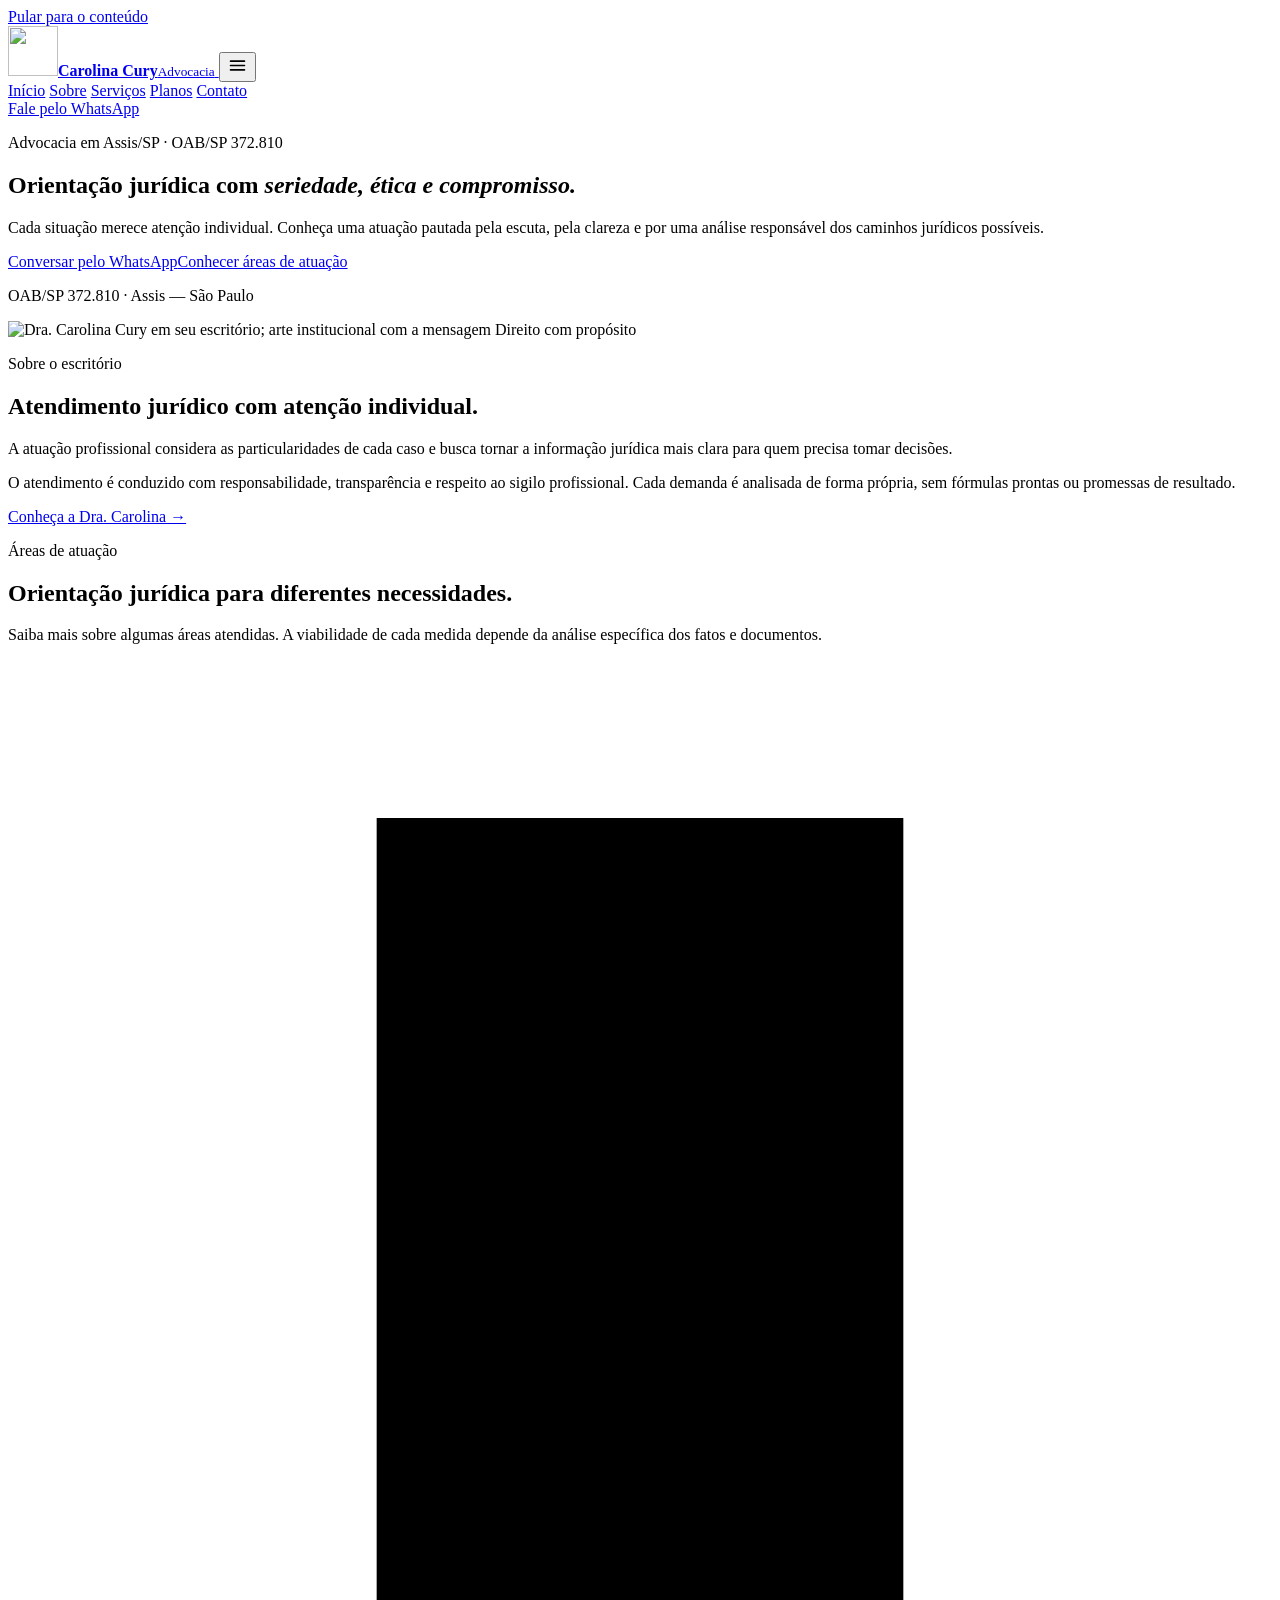
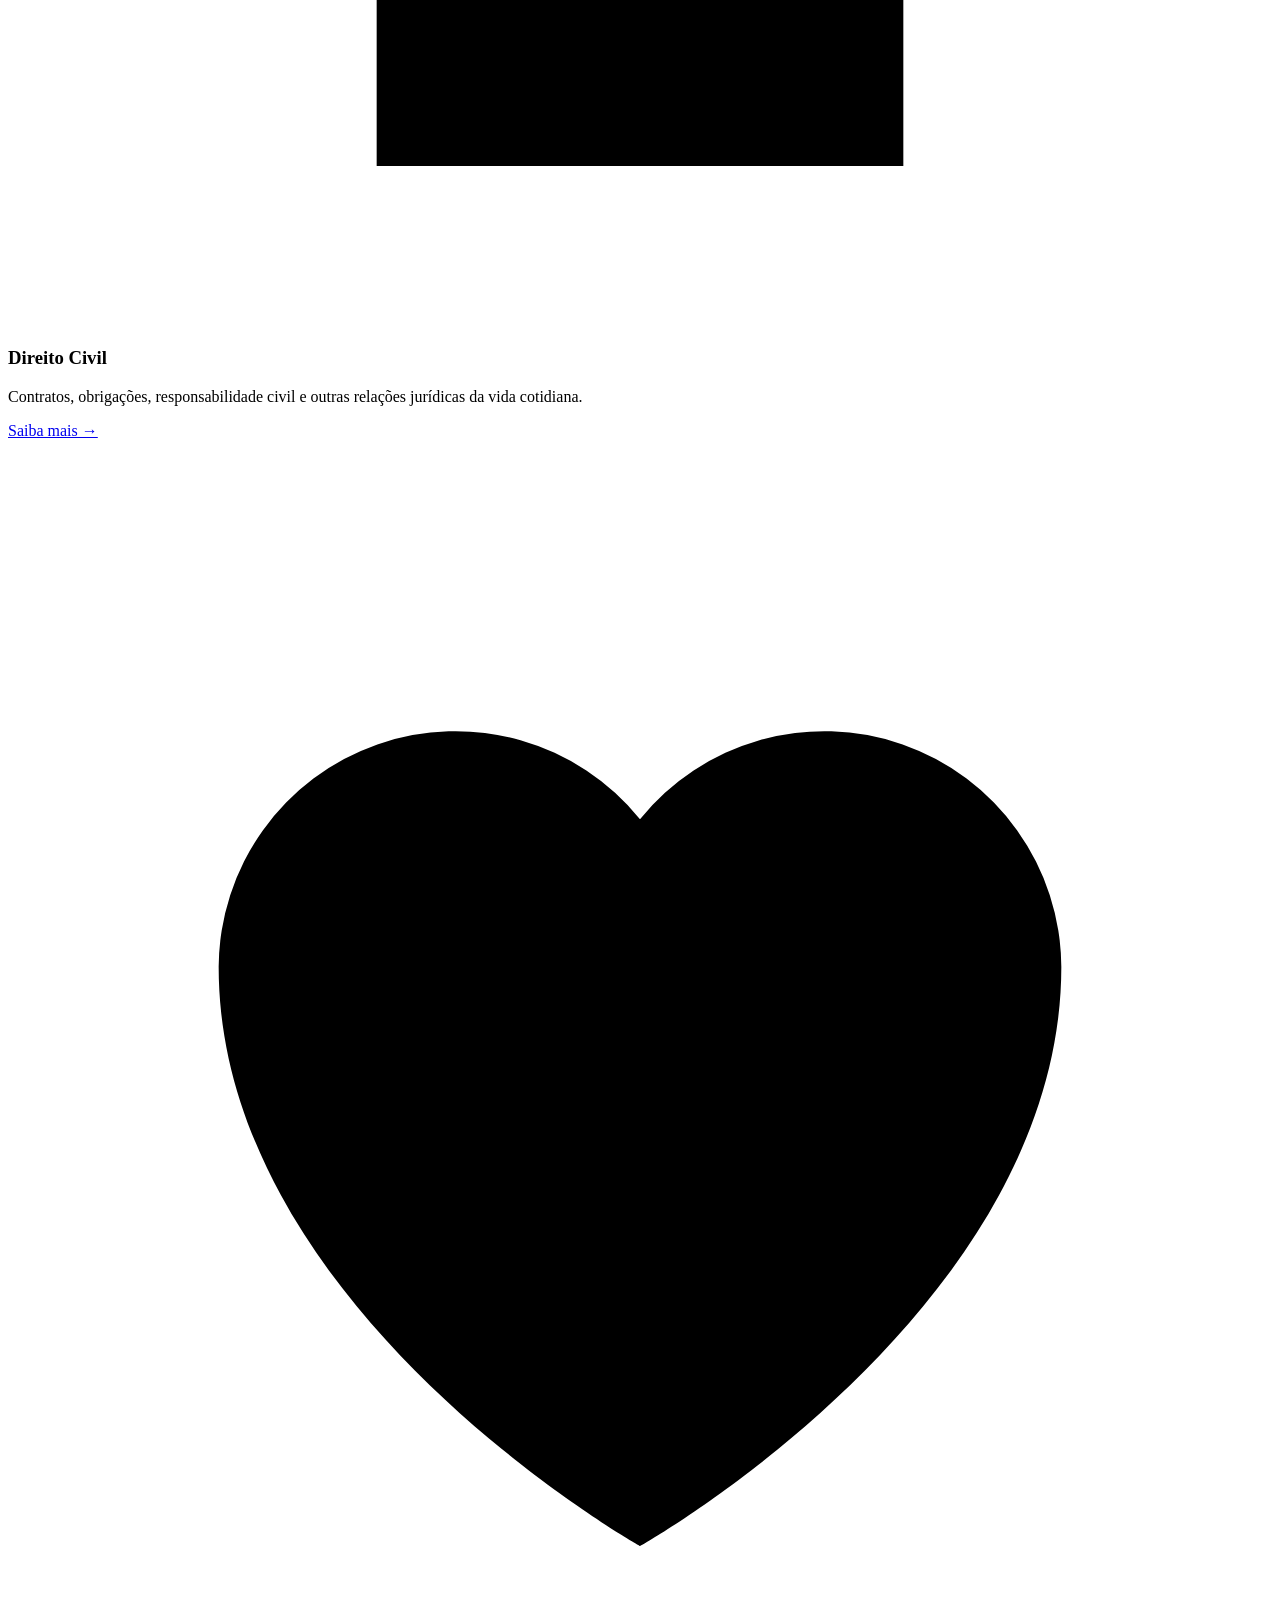
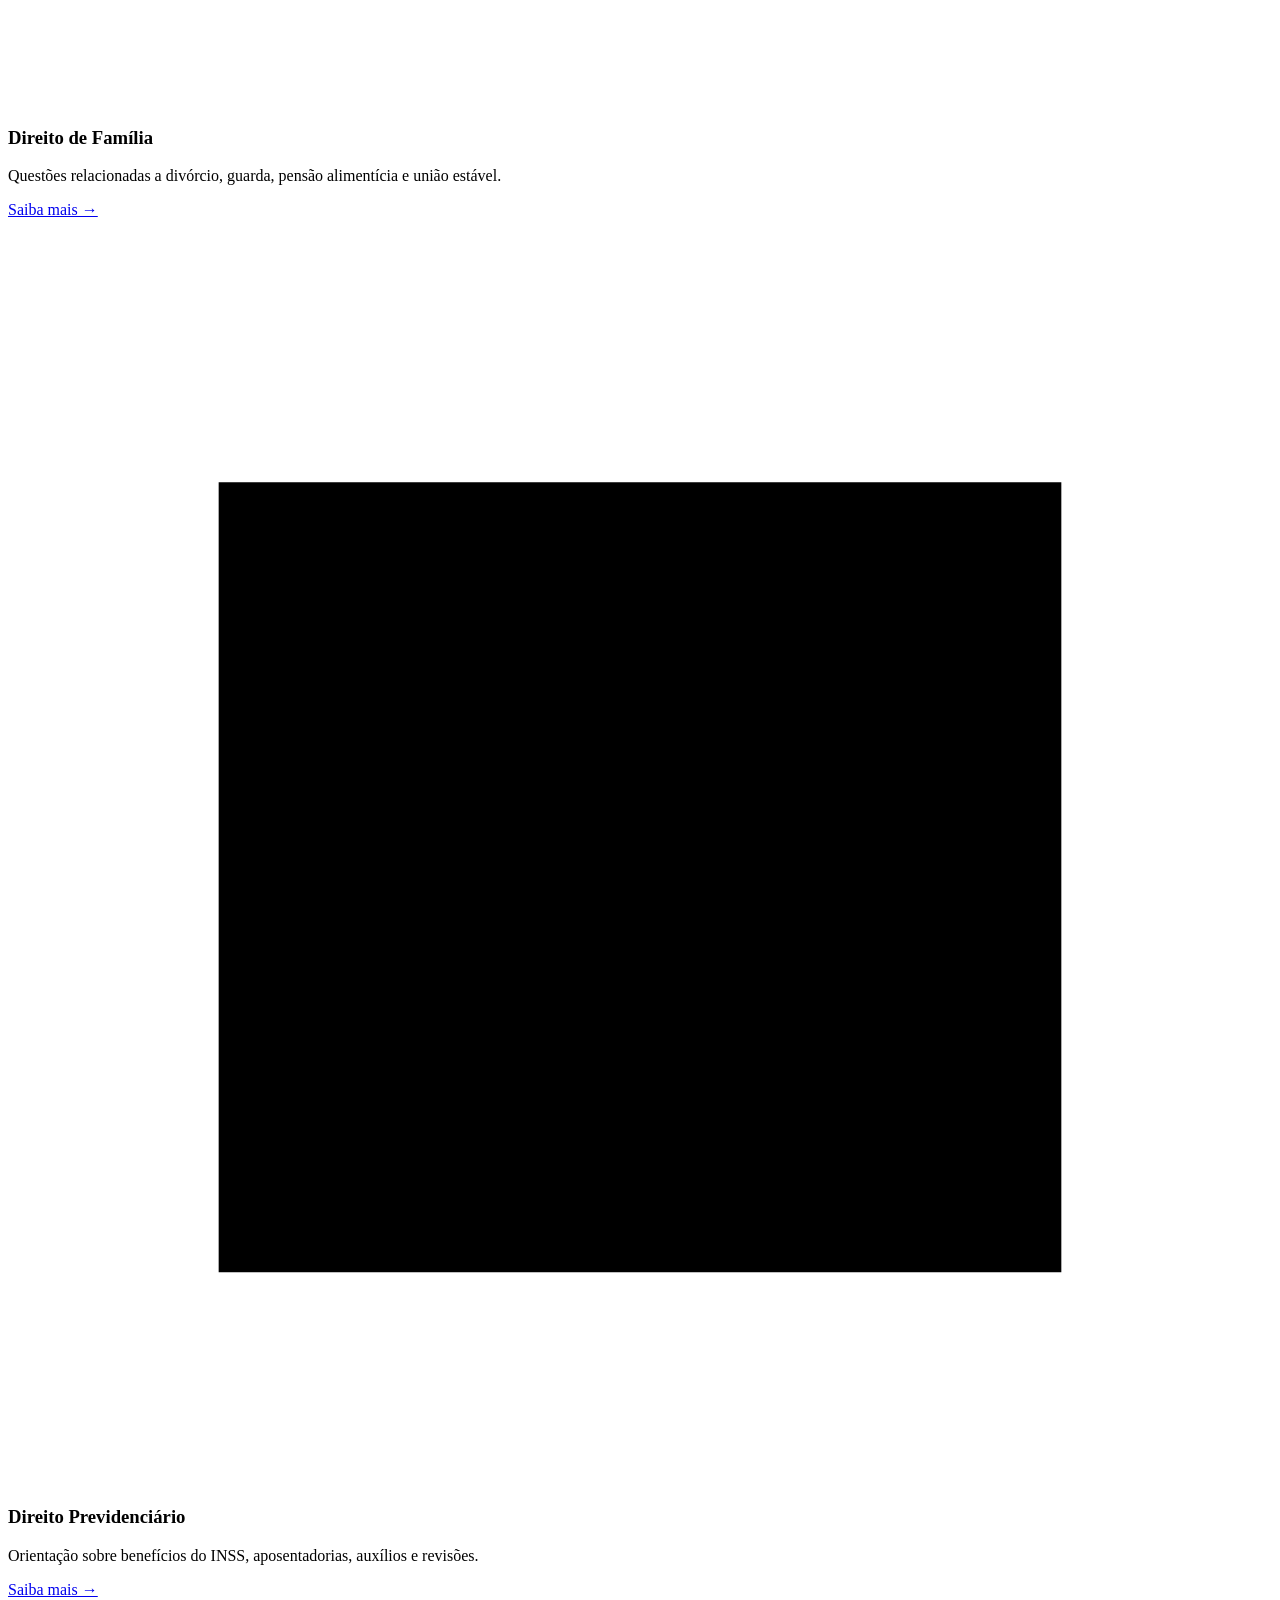
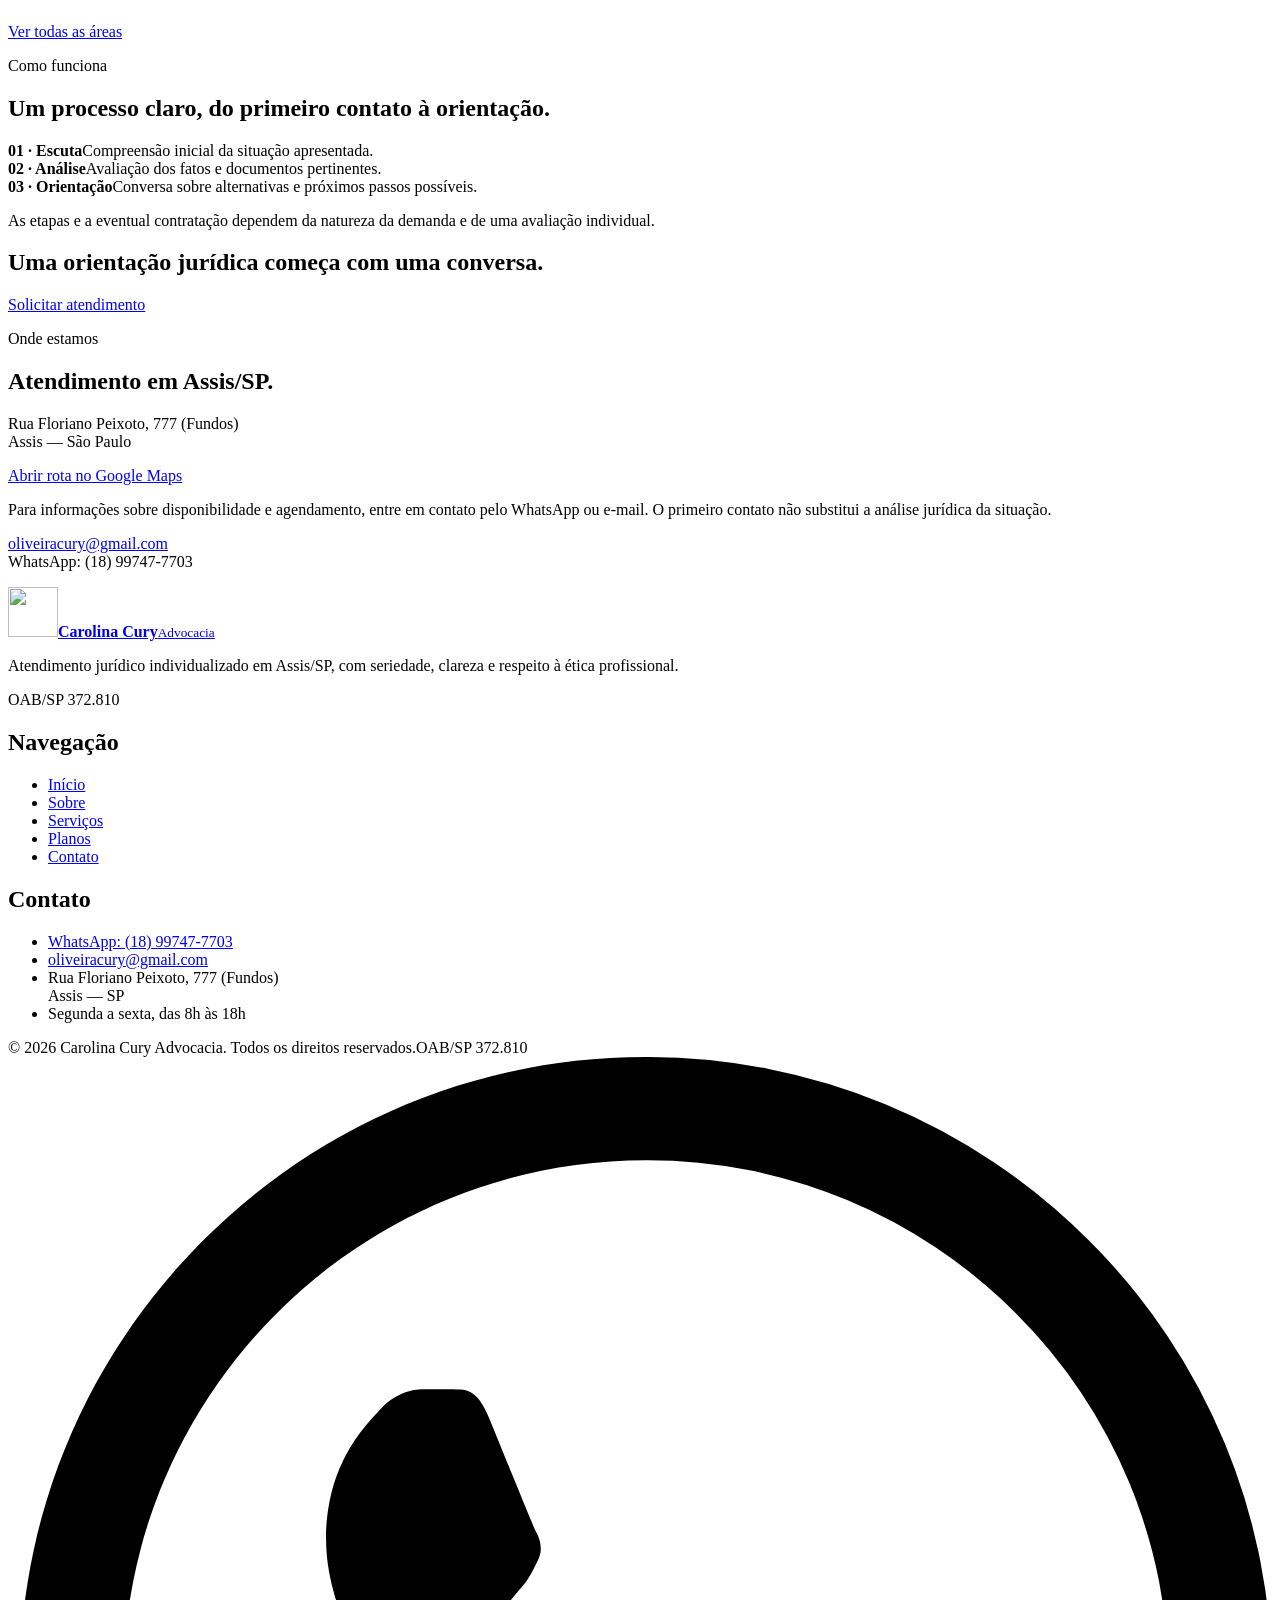
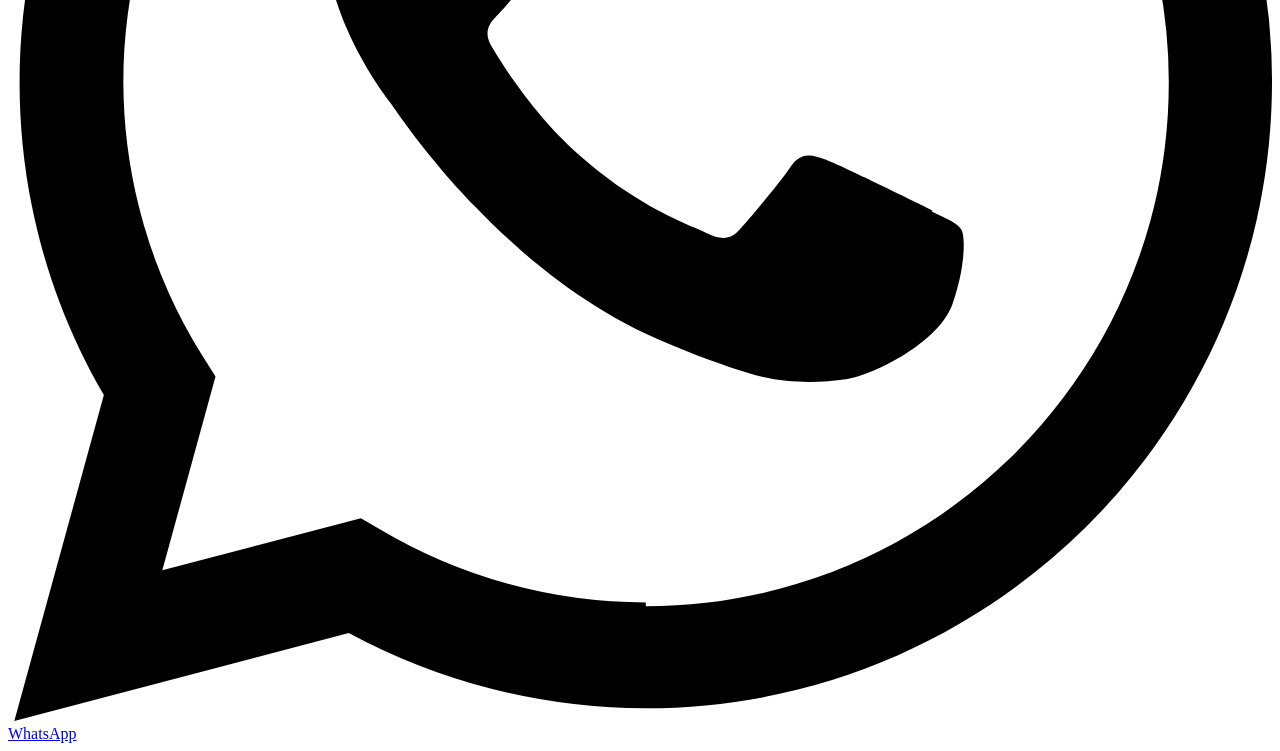
==== commit 73b8e1cf: "index.html" ====
--- a/index.html
+++ b/index.html
@@ -1,1420 +1,51 @@
 <!doctype html>
 <html lang="pt-BR">
 <head>
-  <meta charset="utf-8">
-  <meta name="viewport" content="width=device-width, initial-scale=1">
-
-<meta
-  name="description"
-  content="Dra. Carolina P. Cury — Advocacia em Assis/SP. Atendimento jurídico personalizado em Direito Civil, Família, Previdenciário, Criminal e outras áreas."
->
-
-<meta
-  name="robots"
-  content="index, follow"
->
-
-<meta
-  name="author"
-  content="Dra. Carolina P. Cury — OAB/SP 372.810"
->
-
-<meta
-  name="keywords"
-  content="advogada em Assis SP, advocacia em Assis, Dra. Carolina Cury, Direito Civil, Direito de Família, Direito Previdenciário, Direito Criminal, advogado Assis SP"
->
-
-<meta name="theme-color" content="#171717">
-
-
-<!-- SEO / COMPARTILHAMENTO -->
-
-<meta
-  property="og:type"
-  content="website"
->
-
-<meta
-  property="og:locale"
-  content="pt_BR"
->
-
-<meta
-  property="og:title"
-  content="Dra. Carolina P. Cury | Advocacia em Assis/SP"
->
-
-<meta
-  property="og:description"
-  content="Atendimento jurídico personalizado em Assis/SP. Direito Civil, Família, Previdenciário, Criminal e outras áreas."
->
-
-<meta
-  property="og:image"
-  content="assets/carolina-hero.png"
->
-
-<meta
-  property="og:image:alt"
-  content="Dra. Carolina P. Cury — Advocacia"
->
-
-
-<meta
-  name="twitter:card"
-  content="summary_large_image"
->
-
-<meta
-  name="twitter:title"
-  content="Dra. Carolina P. Cury | Advocacia em Assis/SP"
->
-
-<meta
-  name="twitter:description"
-  content="Atendimento jurídico personalizado em Assis/SP."
->
-
-<meta
-  name="twitter:image"
-  content="assets/carolina-hero.png"
->
-
-  <title>Dra. Carolina P. Cury | Advocacia</title>
-
-  <link rel="preconnect" href="https://fonts.googleapis.com">
-  <link rel="preconnect" href="https://fonts.gstatic.com" crossorigin>
-
-  <link
-    href="https://fonts.googleapis.com/css2?family=Cormorant+Garamond:wght@500;600;700&family=Inter:wght@400;500;600;700&display=swap"
-    rel="stylesheet"
-  >
-
-  <link rel="stylesheet" href="styles.css">
-<!-- DADOS ESTRUTURADOS PARA MECANISMOS DE BUSCA -->
-
-<script type="application/ld+json">
-  {
-    "@context": "https://schema.org",
-    "@type": "LegalService",
-    "name": "Dra. Carolina P. Cury — Advocacia",
-    "description": "Atendimento jurídico personalizado em Assis/SP.",
-    "telephone": "+55 18 99747-7703",
-    "email": "oliveiracury@gmail.com",
-    "address": {
-      "@type": "PostalAddress",
-      "streetAddress": "Rua Floriano Peixoto, 777 (Fundos)",
-      "addressLocality": "Assis",
-      "addressRegion": "SP",
-      "addressCountry": "BR"
-    },
-    "areaServed": {
-      "@type": "City",
-      "name": "Assis"
-    },
-    "priceRange": "$$"
-  }
-</script>
+  <meta charset="utf-8"><meta name="viewport" content="width=device-width, initial-scale=1">
+  <meta name="description" content="Advocacia em Assis/SP. Orientação jurídica individualizada em Direito Civil, Família, Previdenciário e Criminal com a Dra. Carolina Cury, OAB/SP 372.810."><meta name="theme-color" content="#173f36">
+  <title>Início | Carolina Cury Advocacia — Assis/SP</title>
+  <link rel="stylesheet" href="style.css">
 </head>
-
 <body>
-
-  <!-- =====================================================
-       CABEÇALHO
-       ===================================================== -->
-
-  <header class="site-header">
-
-    <button
-      class="brand"
-      id="adminTrigger"
-      type="button"
-      aria-label="Dra. Carolina P. Cury"
-    >
-
-      <span class="brand-mark" id="brandMark">
-        C
-      </span>
-
-      <span class="brand-text">
-        <strong id="brandName">
-          Carolina P. Cury
-        </strong>
-
-        <small>
-          ADVOCACIA
-        </small>
-      </span>
-
+<a class="skip-link" href="#conteudo">Pular para o conteúdo</a>
+<header class="site-header">
+  <div class="container header-inner">
+    <a class="brand" href="index.html" aria-label="Carolina Cury Advocacia, página inicial">
+      <img class="brand-logo" src="assets/carolina-cury-logo.webp" alt="" width="50" height="50" loading="lazy"><span class="brand-copy"><strong>Carolina Cury</strong><small>Advocacia</small></span>
+    </a>
+    <button class="menu-toggle" type="button" aria-label="Abrir menu" aria-expanded="false" aria-controls="menu-principal">
+      <svg width="21" height="21" viewBox="0 0 24 24" fill="none" stroke="currentColor" stroke-width="1.8" stroke-linecap="round" aria-hidden="true"><path d="M4 7h16M4 12h16M4 17h16"/></svg>
     </button>
-
-
-    <nav class="desktop-nav" aria-label="Navegação principal">
-
-      <a href="#sobre">
-        Sobre
-      </a>
-
-      <a href="#areas">
-        Áreas de atuação
-      </a>
-
-      <a href="#atendimento">
-        Atendimento
-      </a>
-
-      <a href="#contato">
-        Contato
-      </a>
-
-    </nav>
-
-
-    <a
-      class="header-link"
-      href="#contato"
-    >
-      Contato
-    </a>
-
-  </header>
-
-
-  <main>
-
-    <!-- =====================================================
-         HERO
-         ===================================================== -->
-
-    <section
-      class="hero"
-      id="inicio"
-    >
-
-      <div class="hero-copy">
-
-        <p class="eyebrow">
-          ADVOCACIA • ASSIS/SP
-        </p>
-
-        <h1 id="heroTitle">
-          Orientação jurídica com
-          <em>seriedade, ética e compromisso.</em>
-        </h1>
-
-        <p class="hero-text">
-
-          <strong id="lawyerName">
-            Dra. Carolina P. Cury
-          </strong>
-
-          <span id="lawyerOab">
-            OAB/SP 372.810
-          </span>
-
-        </p>
-
-
-        <div class="hero-actions">
-
-          <a
-            class="btn"
-            data-whatsapp
-            href="#"
-          >
-            Falar pelo WhatsApp
-          </a>
-
-          <a
-            class="btn btn-ghost"
-            href="#areas"
-          >
-            Áreas de atuação
-          </a>
-
-        </div>
-
-
-        <div class="hero-contact">
-
-          <span>
-            Atendimento personalizado
-          </span>
-
-          <span class="separator">
-            /
-          </span>
-
-          <span>
-            Assis — São Paulo
-          </span>
-
-        </div>
-
-      </div>
-
-
-      <div class="hero-photo">
-
-        <img
-          id="heroImage"
-          src="assets/carolina-hero.png"
-          alt="Dra. Carolina P. Cury em ambiente profissional de advocacia"
-        >
-
-      </div>
-
-    </section>
-
-
-    <!-- =====================================================
-         INFORMAÇÕES RÁPIDAS
-         ===================================================== -->
-
-    <section class="trust-strip">
-
-      <div>
-
-        <span class="trust-label">
-          ATUAÇÃO
-        </span>
-
-        <strong>
-          Atendimento jurídico
-        </strong>
-
-        <small>
-          Orientação personalizada
-        </small>
-
-      </div>
-
-
-      <div>
-
-        <span class="trust-label">
-          LOCALIZAÇÃO
-        </span>
-
-        <strong>
-          Assis — SP
-        </strong>
-
-        <small>
-          Atendimento mediante agendamento
-        </small>
-
-      </div>
-
-
-      <div>
-
-        <span class="trust-label">
-          OAB
-        </span>
-
-        <strong>
-          372.810
-        </strong>
-
-        <small>
-          OAB/SP
-        </small>
-
-      </div>
-
-    </section>
-
-
-    <!-- =====================================================
-         SOBRE
-         ===================================================== -->
-
-    <section
-      class="section about"
-      id="sobre"
-    >
-
-      <div class="about-label">
-
-        <p class="eyebrow">
-          SOBRE
-        </p>
-
-        <span class="section-number">
-          01
-        </span>
-
-      </div>
-
-
-      <div class="section-copy">
-
-        <h2>
-          Atendimento jurídico com
-          <em>atenção individual.</em>
-        </h2>
-
-        <p>
-          Cada situação jurídica possui suas próprias particularidades.
-          O atendimento busca compreender o caso de forma individualizada,
-          oferecendo orientação jurídica clara, responsável e adequada
-          às necessidades de cada pessoa.
-        </p>
-
-        <p>
-          A atuação profissional é pautada pela ética, responsabilidade,
-          transparência e compromisso com o atendimento ao cliente.
-        </p>
-
-      </div>
-
-    </section>
-
-
-    <!-- =====================================================
-         ÁREAS DE ATUAÇÃO
-         ===================================================== -->
-
-    <section
-      class="section areas"
-      id="areas"
-    >
-
-      <div class="section-heading">
-
-        <div>
-
-          <p class="eyebrow">
-            ÁREAS DE ATUAÇÃO
-          </p>
-
-          <h2>
-            Soluções jurídicas
-            <em>para diferentes necessidades.</em>
-          </h2>
-
-        </div>
-
-
-        <p>
-          Conheça algumas das áreas de atuação jurídica.
-          Para saber como o atendimento pode se aplicar ao seu caso,
-          entre em contato.
-        </p>
-
-      </div>
-
-
-      <div class="area-grid">
-
-
-        <!-- DIREITO CIVIL -->
-
-        <article class="area-card">
-
-          <div class="area-icon">
-
-            <svg
-              viewBox="0 0 24 24"
-              aria-hidden="true"
-            >
-              <path
-                d="M12 3v18M5 7h14M7 7l-3 6h6L7 7Zm10 0-3 6h6l-3-6ZM4 19h16"
-              />
-            </svg>
-
-          </div>
-
-          <span>
-            01
-          </span>
-
-          <h3>
-            Direito Civil
-          </h3>
-
-          <p>
-            Questões e relações jurídicas da vida civil,
-            contratos, obrigações e demais demandas.
-          </p>
-
-        </article>
-
-
-        <!-- DIREITO DE FAMÍLIA -->
-
-        <article class="area-card">
-
-          <div class="area-icon">
-
-            <svg
-              viewBox="0 0 24 24"
-              aria-hidden="true"
-            >
-              <path
-                d="M8 11a3 3 0 1 0 0-6 3 3 0 0 0 0 6Zm8-1a2.5 2.5 0 1 0 0-5 2.5 2.5 0 0 0 0 5ZM3 19a5 5 0 0 1 10 0M14 19a4 4 0 0 1 7 0"
-              />
-            </svg>
-
-          </div>
-
-          <span>
-            02
-          </span>
-
-          <h3>
-            Direito de Família
-          </h3>
-
-          <p>
-            Orientação e acompanhamento de questões
-            relacionadas às relações familiares.
-          </p>
-
-        </article>
-
-
-        <!-- DIREITO PREVIDENCIÁRIO -->
-
-        <article class="area-card">
-
-          <div class="area-icon">
-
-            <svg
-              viewBox="0 0 24 24"
-              aria-hidden="true"
-            >
-              <path
-                d="M4 20h16M6 20V9h12v11M8 9V6h8v3M10 13h4M10 16h4"
-              />
-            </svg>
-
-          </div>
-
-          <span>
-            03
-          </span>
-
-          <h3>
-            Direito Previdenciário
-          </h3>
-
-          <p>
-            Questões relacionadas a benefícios e
-            direitos previdenciários.
-          </p>
-
-        </article>
-
-
-        <!-- DIREITO CRIMINAL -->
-
-        <article class="area-card">
-
-          <div class="area-icon">
-
-            <svg
-              viewBox="0 0 24 24"
-              aria-hidden="true"
-            >
-              <path
-                d="M7 3h10v18H7zM10 7h4M10 11h4M10 15h2"
-              />
-            </svg>
-
-          </div>
-
-          <span>
-            04
-          </span>
-
-          <h3>
-            Direito Criminal
-          </h3>
-
-          <p>
-            Atuação e orientação jurídica em questões
-            relacionadas ao Direito Criminal.
-          </p>
-
-        </article>
-
-
-        <!-- OUTRAS ÁREAS -->
-
-        <article class="area-card">
-
-          <div class="area-icon">
-
-            <svg
-              viewBox="0 0 24 24"
-              aria-hidden="true"
-            >
-              <path
-                d="M5 12h14M12 5v14"
-              />
-            </svg>
-
-          </div>
-
-          <span>
-            05
-          </span>
-
-          <h3>
-            Outras áreas
-          </h3>
-
-          <p>
-            Consulte sobre outras demandas jurídicas
-            que possam ser analisadas em atendimento.
-          </p>
-
-        </article>
-
-
-      </div>
-
-    </section>
-
-
-    <!-- =====================================================
-         CHAMADA
-         ===================================================== -->
-
-    <section class="quote-band">
-
-      <div>
-
-        <p class="eyebrow">
-          ATENDIMENTO
-        </p>
-
-        <h2>
-          Uma orientação jurídica começa
-          com uma conversa.
-        </h2>
-
-      </div>
-
-
-      <a
-        class="btn light"
-        data-whatsapp
-        href="#"
-      >
-        Solicitar atendimento
-      </a>
-
-    </section>
-
-
-    <!-- =====================================================
-         COMO FUNCIONA
-         ===================================================== -->
-
-    <section
-      class="section service"
-      id="atendimento"
-    >
-
-      <div class="service-layout">
-
-        <div>
-
-          <p class="eyebrow">
-            ATENDIMENTO
-          </p>
-
-          <h2>
-            Um processo de atendimento
-            <em>claro e objetivo.</em>
-          </h2>
-
-          <p class="service-intro">
-            O primeiro contato permite compreender a situação,
-            identificar as necessidades jurídicas e orientar
-            sobre os próximos passos.
-          </p>
-
-        </div>
-
-
-        <div class="steps">
-
-
-          <div class="step">
-
-            <span>
-              01
-            </span>
-
-            <div>
-
-              <h3>
-                Primeiro contato
-              </h3>
-
-              <p>
-                Entre em contato pelo WhatsApp,
-                telefone ou e-mail.
-              </p>
-
-            </div>
-
-          </div>
-
-
-          <div class="step">
-
-            <span>
-              02
-            </span>
-
-            <div>
-
-              <h3>
-                Análise da situação
-              </h3>
-
-              <p>
-                As informações apresentadas são avaliadas
-                para compreender a demanda jurídica.
-              </p>
-
-            </div>
-
-          </div>
-
-
-          <div class="step">
-
-            <span>
-              03
-            </span>
-
-            <div>
-
-              <h3>
-                Orientação
-              </h3>
-
-              <p>
-                São apresentados os caminhos jurídicos
-                possíveis para o caso.
-              </p>
-
-            </div>
-
-          </div>
-
-
-        </div>
-
-      </div>
-
-    </section>
-
-
-    <!-- =====================================================
-         CONTATO
-         ===================================================== -->
-
-    <section
-      class="section contact-section"
-      id="contato"
-    >
-
-      <div class="contact-heading">
-
-        <p class="eyebrow">
-          CONTATO
-        </p>
-
-        <h2>
-          Vamos conversar sobre
-          <em>seu caso.</em>
-        </h2>
-
-        <p>
-          Escolha uma das opções de contato ou envie
-          uma mensagem pelo formulário.
-        </p>
-
-      </div>
-
-
-      <div class="contact-content">
-
-
-        <!-- WHATSAPP -->
-
-        <a
-          class="contact-item"
-          data-whatsapp
-          href="#"
-        >
-
-          <span class="contact-icon">
-
-            <svg
-              viewBox="0 0 24 24"
-              aria-hidden="true"
-            >
-              <path
-                d="M20 11.5a8 8 0 0 1-11.7 7.1L4 20l1.4-4.1A8 8 0 1 1 20 11.5Z"
-              />
-
-              <path
-                d="M9 8.5c.3-.4.6-.4.9-.1l1 1c.3.3.3.5.1.8l-.5.7c.7 1.2 1.4 1.9 2.6 2.6l.7-.5c.3-.2.5-.2.8.1l1 1c.3.3.3.6-.1.9-.5.6-1.3.8-2.1.5-2.2-.8-4.1-2.7-4.9-4.9-.3-.8-.1-1.6.5-2.1Z"
-              />
-
-            </svg>
-
-          </span>
-
-
-          <span>
-
-            <strong>
-              WhatsApp
-            </strong>
-
-            <small>
-              (18) 99747-7703
-            </small>
-
-          </span>
-
-
-          <span class="contact-arrow">
-            →
-          </span>
-
-        </a>
-
-
-        <!-- E-MAIL -->
-
-        <a
-          class="contact-item"
-          data-email
-          href="#"
-        >
-
-          <span class="contact-icon">
-
-            <svg
-              viewBox="0 0 24 24"
-              aria-hidden="true"
-            >
-              <rect
-                x="3"
-                y="5"
-                width="18"
-                height="14"
-                rx="1"
-              />
-
-              <path
-                d="m4 7 8 6 8-6"
-              />
-
-            </svg>
-
-          </span>
-
-
-          <span>
-
-            <strong>
-              E-mail
-            </strong>
-
-            <small>
-              oliveiracury@gmail.com
-            </small>
-
-          </span>
-
-
-          <span class="contact-arrow">
-            →
-          </span>
-
-        </a>
-
-
-        <!-- ENDEREÇO -->
-
-        <a
-          class="contact-item"
-          data-maps
-          href="#"
-        >
-
-          <span class="contact-icon">
-
-            <svg
-              viewBox="0 0 24 24"
-              aria-hidden="true"
-            >
-              <path
-                d="M20 10c0 5-8 11-8 11S4 15 4 10a8 8 0 1 1 16 0Z"
-              />
-
-              <circle
-                cx="12"
-                cy="10"
-                r="2.5"
-              />
-
-            </svg>
-
-          </span>
-
-
-          <span>
-
-            <strong>
-              Localização
-            </strong>
-
-            <small>
-              Rua Floriano Peixoto, 777 (Fundos) — Assis/SP
-            </small>
-
-          </span>
-
-
-          <span class="contact-arrow">
-            →
-          </span>
-
-        </a>
-
-
-        <!-- FORMULÁRIO -->
-
-        <div class="contact-form">
-
-          <h3>
-            Envie uma mensagem
-          </h3>
-
-          <p class="form-description">
-            Preencha os dados abaixo. Ao enviar,
-            a mensagem será preparada para o WhatsApp.
-          </p>
-
-
-          <form id="contactForm">
-
-            <div class="form-grid">
-
-              <label>
-                Nome
-
-                <input
-                  type="text"
-                  name="nome"
-                  placeholder="Seu nome"
-                  required
-                >
-
-              </label>
-
-
-              <label>
-                Contato
-
-                <input
-                  type="text"
-                  name="contato"
-                  placeholder="Telefone ou e-mail"
-                  required
-                >
-
-              </label>
-
-            </div>
-
-
-            <label>
-              Mensagem
-
-              <textarea
-                name="mensagem"
-                rows="5"
-                placeholder="Como podemos ajudar?"
-                required
-              ></textarea>
-
-            </label>
-
-
-            <button
-              class="btn"
-              type="submit"
-            >
-              Preparar mensagem
-            </button>
-
-
-            <small class="form-note">
-              O WhatsApp será aberto com os dados preenchidos.
-              O envio da mensagem é confirmado pelo usuário.
-            </small>
-
-          </form>
-
-        </div>
-
-      </div>
-
-    </section>
-
-
-    <!-- =====================================================
-         LOCALIZAÇÃO
-         ===================================================== -->
-
-    <section class="map-card">
-
-      <div>
-
-        <p class="eyebrow">
-          LOCALIZAÇÃO
-        </p>
-
-        <h2>
-          Onde estamos
-        </h2>
-
-        <p>
-          Rua Floriano Peixoto, 777 (Fundos) — Assis — SP
-        </p>
-
-      </div>
-
-
-      <a
-        class="btn btn-ghost"
-        data-maps
-        href="#"
-      >
-        Ver no Google Maps
-      </a>
-
-    </section>
-
-
-  </main>
-
-
-  <!-- =====================================================
-       RODAPÉ
-       ===================================================== -->
-
-  <footer class="footer">
-
-    <div class="footer-brand">
-
-      <strong>
-        Dra. Carolina P. Cury
-      </strong>
-
-      <small>
-        OAB/SP 372.810
-      </small>
-
-      <p>
-        Advocacia • Assis/SP
-      </p>
-
+    <div class="nav-wrap"><nav class="site-nav" id="menu-principal" aria-label="Navegação principal">        <a href="index.html" aria-current="page">Início</a>
+        <a href="sobre.html">Sobre</a>
+        <a href="servicos.html">Serviços</a>
+        <a href="planos.html">Planos</a>
+        <a href="contato.html">Contato</a></nav>
+      <a class="btn nav-cta" href="https://wa.me/5518997477703?text=Ol%C3%A1%2C%20Dra.%20Carolina!%20Gostaria%20de%20informa%C3%A7%C3%B5es%20sobre%20atendimento%20jur%C3%ADdico." target="_blank" rel="noopener noreferrer">Fale pelo WhatsApp</a>
     </div>
-
-
-    <div class="footer-links">
-
-      <a href="#inicio">
-        Início
-      </a>
-
-      <a href="#areas">
-        Áreas de atuação
-      </a>
-
-      <a href="#contato">
-        Contato
-      </a>
-
-    </div>
-
-
-    <div class="footer-copy">
-
-      <p>
-        © <span id="year"></span>
-        Dra. Carolina P. Cury.
-        Todos os direitos reservados.
-      </p>
-
-    </div>
-
-  </footer>
-
-
-  <!-- =====================================================
-       BOTÃO FLUTUANTE DO WHATSAPP
-       ===================================================== -->
-
-  <a
-    class="floating-whatsapp"
-    data-whatsapp
-    href="#"
-    aria-label="Falar com Dra. Carolina pelo WhatsApp"
-  >
-
-    <svg
-      viewBox="0 0 24 24"
-      aria-hidden="true"
-    >
-
-      <path
-        d="M20 11.5a8 8 0 0 1-11.7 7.1L4 20l1.4-4.1A8 8 0 1 1 20 11.5Z"
-      />
-
-      <path
-        d="M9 8.5c.3-.4.6-.4.9-.1l1 1c.3.3.3.5.1.8l-.5.7c.7 1.2 1.4 1.9 2.6 2.6l.7-.5c.3-.2.5-.2.8.1l1 1c.3.3.3.6-.1.9-.5.6-1.3.8-2.1.5-2.2-.8-4.1-2.7-4.9-4.9-.3-.8-.1-1.6.5-2.1Z"
-      />
-
-    </svg>
-
-  </a>
-
-
-  <!-- =====================================================
-       VOLTAR AO TOPO
-       ===================================================== -->
-
-  <button
-    class="back-top"
-    id="backTop"
-    type="button"
-    aria-label="Voltar ao topo"
-  >
-
-    <svg
-      viewBox="0 0 24 24"
-      aria-hidden="true"
-    >
-      <path d="m6 14 6-6 6 6" />
-    </svg>
-
-  </button>
-
-
-  <!-- =====================================================
-       PAINEL ADMINISTRATIVO
-       ACESSO: 5 TOQUES NA LOGO
-       ===================================================== -->
-
-  <div
-    class="admin-overlay"
-    id="adminOverlay"
-    aria-hidden="true"
-  >
-
-    <div
-      class="admin-panel"
-      role="dialog"
-      aria-modal="true"
-      aria-labelledby="adminTitle"
-    >
-
-      <div class="admin-header">
-
-        <div>
-
-          <p class="eyebrow">
-            ÁREA RESTRITA
-          </p>
-
-          <h2 id="adminTitle">
-            Gerenciar site
-          </h2>
-
-        </div>
-
-
-        <button
-          class="admin-close"
-          id="adminClose"
-          type="button"
-          aria-label="Fechar painel"
-        >
-          ×
-        </button>
-
-      </div>
-
-
-      <div class="admin-warning">
-
-        <strong>
-          Administração local
-        </strong>
-
-        <p>
-          As alterações feitas aqui são armazenadas neste navegador.
-          Este painel não substitui um sistema administrativo
-          com servidor e autenticação.
-        </p>
-
-      </div>
-
-
-      <!-- DADOS PRINCIPAIS -->
-
-      <section class="admin-section">
-
-        <h3>
-          Dados principais
-        </h3>
-
-
-        <label>
-          Nome
-
-          <input
-            id="adminName"
-            type="text"
-            value="Dra. Carolina P. Cury"
-          >
-
-        </label>
-
-
-        <label>
-          OAB
-
-          <input
-            id="adminOab"
-            type="text"
-            value="OAB/SP 372.810"
-          >
-
-        </label>
-
-
-        <label>
-          WhatsApp
-
-          <input
-            id="adminWhatsapp"
-            type="tel"
-            value="(18) 99747-7703"
-          >
-
-        </label>
-
-
-        <label>
-          E-mail
-
-          <input
-            id="adminEmail"
-            type="email"
-            value="oliveiracury@gmail.com"
-          >
-
-        </label>
-
-
-        <label>
-          Endereço
-
-          <input
-            id="adminAddress"
-            type="text"
-            value="Rua Floriano Peixoto, 777 (Fundos) — Assis — SP"
-          >
-
-        </label>
-
-      </section>
-
-
-      <!-- TEXTOS -->
-
-      <section class="admin-section">
-
-        <h3>
-          Textos
-        </h3>
-
-
-        <label>
-          Título principal
-
-          <textarea
-            id="adminTitleText"
-            rows="3"
-          >Orientação jurídica com seriedade, ética e compromisso.</textarea>
-
-        </label>
-
-
-        <label>
-          Mensagem inicial do WhatsApp
-
-          <textarea
-            id="adminWhatsappMessage"
-            rows="3"
-          >Olá, Dra. Carolina! Gostaria de obter informações sobre atendimento jurídico.</textarea>
-
-        </label>
-
-      </section>
-
-
-      <!-- IMAGEM PRINCIPAL -->
-
-      <section class="admin-section">
-
-        <h3>
-          Imagem principal
-        </h3>
-
-        <p class="admin-help">
-          Recomendação: <strong>1600 × 900 px</strong>,
-          proporção <strong>16:9</strong>.
-          Formatos: JPG, PNG ou WEBP.
-        </p>
-
-
-        <div class="admin-image-preview">
-
-          <img
-            id="adminImagePreview"
-            src="assets/carolina-hero.png"
-            alt="Pré-visualização da imagem principal"
-          >
-
-        </div>
-
-
-        <label>
-          URL da imagem
-
-          <input
-            id="adminImageUrl"
-            type="url"
-            placeholder="https://..."
-          >
-
-        </label>
-
-
-        <label class="upload-label">
-
-          Enviar imagem do dispositivo
-
-          <input
-            id="adminImageUpload"
-            type="file"
-            accept="image/png,image/jpeg,image/webp"
-          >
-
-        </label>
-
-
-        <small class="admin-help">
-          A imagem será exibida preservando sua proporção,
-          evitando deformações.
-        </small>
-
-      </section>
-
-
-      <!-- LOGO -->
-
-      <section class="admin-section">
-
-        <h3>
-          Logo
-        </h3>
-
-        <p class="admin-help">
-          Recomendação: <strong>512 × 512 px</strong>,
-          proporção <strong>1:1</strong>.
-          Preferencialmente SVG ou PNG.
-        </p>
-
-
-        <label>
-          URL da logo
-
-          <input
-            id="adminLogoUrl"
-            type="url"
-            placeholder="https://..."
-          >
-
-        </label>
-
-
-        <label class="upload-label">
-
-          Enviar logo do dispositivo
-
-          <input
-            id="adminLogoUpload"
-            type="file"
-            accept="image/png,image/svg+xml,image/webp"
-          >
-
-        </label>
-
-      </section>
-
-
-      <div class="admin-actions">
-
-        <button
-          class="btn"
-          id="saveAdmin"
-          type="button"
-        >
-          Salvar alterações
-        </button>
-
-
-        <button
-          class="btn btn-ghost"
-          id="resetAdmin"
-          type="button"
-        >
-          Restaurar padrão
-        </button>
-
-      </div>
-
-
-      <p
-        class="admin-status"
-        id="adminStatus"
-      ></p>
-
-
-    </div>
-
   </div>
-
-
-  <script src="app.js"></script>
-
+</header>
+<main id="conteudo"><section class="hero"><div class="container hero-grid"><div class="hero-copy"><p class="eyebrow">Advocacia em Assis/SP · OAB/SP 372.810</p><h1>Orientação jurídica com <em>seriedade, ética e compromisso.</em></h1><p class="lead">Cada situação merece atenção individual. Conheça uma atuação pautada pela escuta, pela clareza e por uma análise responsável dos caminhos jurídicos possíveis.</p><div class="hero-actions"><a class="btn" href="https://wa.me/5518997477703?text=Ol%C3%A1%2C%20Dra.%20Carolina!%20Gostaria%20de%20informa%C3%A7%C3%B5es%20sobre%20atendimento%20jur%C3%ADdico." target="_blank" rel="noopener noreferrer">Conversar pelo WhatsApp</a><a class="btn btn-outline" href="servicos.html">Conhecer áreas de atuação</a></div><p class="hero-note">OAB/SP 372.810 · Assis — São Paulo</p></div><div class="hero-art"><img class="hero-banner" src="assets/carolina-cury-banner.webp" alt="Dra. Carolina Cury em seu escritório; arte institucional com a mensagem Direito com propósito" width="1024" height="682" fetchpriority="high"></div></div></section>
+<section class="section"><div class="container split"><div><p class="eyebrow">Sobre o escritório</p><h2>Atendimento jurídico com atenção individual.</h2></div><div class="prose"><p class="lead">A atuação profissional considera as particularidades de cada caso e busca tornar a informação jurídica mais clara para quem precisa tomar decisões.</p><p>O atendimento é conduzido com responsabilidade, transparência e respeito ao sigilo profissional. Cada demanda é analisada de forma própria, sem fórmulas prontas ou promessas de resultado.</p><a class="text-link" href="sobre.html">Conheça a Dra. Carolina →</a></div></div></section>
+<section class="section section-soft"><div class="container"><div class="section-head"><p class="eyebrow">Áreas de atuação</p><h2>Orientação jurídica para diferentes necessidades.</h2><p>Saiba mais sobre algumas áreas atendidas. A viabilidade de cada medida depende da análise específica dos fatos e documentos.</p></div><div class="card-grid">
+<div class="card"><span class="card-icon" aria-hidden="true"><svg viewBox="0 0 24 24"><path d="M7 3h10v18H7zM9 7h6M9 11h6M9 15h4"/></svg></span><h3>Direito Civil</h3><p>Contratos, obrigações, responsabilidade civil e outras relações jurídicas da vida cotidiana.</p><a class="text-link" href="servicos.html#civil">Saiba mais →</a></div>
+<div class="card"><span class="card-icon" aria-hidden="true"><svg viewBox="0 0 24 24"><path d="M12 21s-8-4.5-8-11a4.5 4.5 0 0 1 8-2.8A4.5 4.5 0 0 1 20 10c0 6.5-8 11-8 11Z"/></svg></span><h3>Direito de Família</h3><p>Questões relacionadas a divórcio, guarda, pensão alimentícia e união estável.</p><a class="text-link" href="servicos.html#familia">Saiba mais →</a></div>
+<div class="card"><span class="card-icon" aria-hidden="true"><svg viewBox="0 0 24 24"><path d="M4 5h16v15H4zM8 3v4m8-4v4M7 11h10M7 15h6"/></svg></span><h3>Direito Previdenciário</h3><p>Orientação sobre benefícios do INSS, aposentadorias, auxílios e revisões.</p><a class="text-link" href="servicos.html#previdenciario">Saiba mais →</a></div>
+</div><div style="margin-top:24px"><a class="btn btn-outline" href="servicos.html">Ver todas as áreas</a></div></div></section>
+<section class="section"><div class="container"><div class="section-head"><p class="eyebrow">Como funciona</p><h2>Um processo claro, do primeiro contato à orientação.</h2></div><div class="stat-strip"><div class="stat"><strong>01 · Escuta</strong><span>Compreensão inicial da situação apresentada.</span></div><div class="stat"><strong>02 · Análise</strong><span>Avaliação dos fatos e documentos pertinentes.</span></div><div class="stat"><strong>03 · Orientação</strong><span>Conversa sobre alternativas e próximos passos possíveis.</span></div></div><p class="hero-note">As etapas e a eventual contratação dependem da natureza da demanda e de uma avaliação individual.</p></div></section>
+<section class="section section-soft"><div class="container cta-band"><h2>Uma orientação jurídica começa com uma conversa.</h2><a class="btn btn-light" href="https://wa.me/5518997477703?text=Ol%C3%A1%2C%20Dra.%20Carolina!%20Gostaria%20de%20informa%C3%A7%C3%B5es%20sobre%20atendimento%20jur%C3%ADdico." target="_blank" rel="noopener noreferrer">Solicitar atendimento</a></div></section>
+<section class="section"><div class="container split"><div><p class="eyebrow">Onde estamos</p><h2>Atendimento em Assis/SP.</h2><p class="lead">Rua Floriano Peixoto, 777 (Fundos)<br>Assis — São Paulo</p><a class="btn btn-outline" href="https://www.google.com/maps/dir/?api=1&destination=Rua%20Floriano%20Peixoto%2C%20777%2C%20Assis%20-%20SP" target="_blank" rel="noopener noreferrer">Abrir rota no Google Maps</a></div><div class="prose"><p>Para informações sobre disponibilidade e agendamento, entre em contato pelo WhatsApp ou e-mail. O primeiro contato não substitui a análise jurídica da situação.</p><p><a href="mailto:oliveiracury@gmail.com">oliveiracury@gmail.com</a><br>WhatsApp: (18) 99747-7703</p></div></div></section></main>
+<footer class="site-footer">
+  <div class="container">
+    <div class="footer-grid">
+      <div><a class="brand" href="index.html"><img class="brand-logo" src="assets/carolina-cury-logo.webp" alt="" width="50" height="50" loading="lazy"><span class="brand-copy"><strong>Carolina Cury</strong><small>Advocacia</small></span></a>
+        <p>Atendimento jurídico individualizado em Assis/SP, com seriedade, clareza e respeito à ética profissional.</p><p>OAB/SP 372.810</p></div>
+      <div><h2>Navegação</h2><ul class="footer-links"><li><a href="index.html">Início</a></li><li><a href="sobre.html">Sobre</a></li><li><a href="servicos.html">Serviços</a></li><li><a href="planos.html">Planos</a></li><li><a href="contato.html">Contato</a></li></ul></div>
+      <div><h2>Contato</h2><ul class="footer-links"><li><a href="https://wa.me/5518997477703?text=Ol%C3%A1%2C%20Dra.%20Carolina!%20Gostaria%20de%20informa%C3%A7%C3%B5es%20sobre%20atendimento%20jur%C3%ADdico." target="_blank" rel="noopener noreferrer">WhatsApp: (18) 99747-7703</a></li><li><a href="mailto:oliveiracury@gmail.com">oliveiracury@gmail.com</a></li><li>Rua Floriano Peixoto, 777 (Fundos)<br>Assis — SP</li><li>Segunda a sexta, das 8h às 18h</li></ul></div>
+    </div><div class="footer-bottom"><span>© <span data-year>2026</span> Carolina Cury Advocacia. Todos os direitos reservados.</span><span>OAB/SP 372.810</span></div>
+  </div>
+</footer>
+<a class="float-contact" href="https://wa.me/5518997477703?text=Ol%C3%A1%2C%20Dra.%20Carolina!%20Gostaria%20de%20informa%C3%A7%C3%B5es%20sobre%20atendimento%20jur%C3%ADdico." target="_blank" rel="noopener noreferrer" aria-label="Conversar com Dra. Carolina pelo WhatsApp"><svg viewBox="0 0 24 24" aria-hidden="true"><path d="M20.52 3.48A11.82 11.82 0 0 0 12.1 0C5.55 0 .22 5.33.22 11.88c0 2.09.55 4.13 1.6 5.93L.12 24l6.35-1.67a11.88 11.88 0 0 0 5.63 1.43h.01c6.55 0 11.88-5.33 11.89-11.88a11.8 11.8 0 0 0-3.48-8.4ZM12.11 21.75a9.9 9.9 0 0 1-5.05-1.39l-.36-.21-3.77.99 1.01-3.68-.24-.38a9.85 9.85 0 0 1-1.51-5.2c0-5.47 4.45-9.92 9.93-9.92a9.86 9.86 0 0 1 7.02 2.91 9.86 9.86 0 0 1 2.9 7.02c0 5.48-4.46 9.93-9.93 9.93Zm5.45-7.44c-.3-.15-1.77-.87-2.04-.97-.27-.1-.47-.15-.67.15-.2.3-.77.97-.95 1.17-.17.2-.35.22-.65.07-.3-.15-1.26-.46-2.4-1.47-.89-.79-1.49-1.77-1.67-2.07-.17-.3-.02-.46.13-.61.13-.13.3-.35.45-.52.15-.18.2-.3.3-.5.1-.2.05-.37-.02-.52-.08-.15-.67-1.62-.92-2.22-.24-.58-.49-.5-.67-.51h-.57c-.2 0-.52.07-.8.37-.27.3-1.04 1.02-1.04 2.49s1.07 2.89 1.22 3.09c.15.2 2.1 3.2 5.08 4.49.71.31 1.27.5 1.7.64.71.22 1.36.19 1.87.12.57-.09 1.77-.72 2.02-1.42.25-.7.25-1.3.17-1.42-.07-.13-.27-.2-.57-.35Z"/></svg><span>WhatsApp</span></a>
+<script>const menuButton=document.querySelector('.menu-toggle');const menu=document.querySelector('.site-nav');if(menuButton&&menu){menuButton.addEventListener('click',()=>{const open=menuButton.getAttribute('aria-expanded')==='true';menuButton.setAttribute('aria-expanded',String(!open));menuButton.setAttribute('aria-label',open?'Abrir menu':'Fechar menu');menu.classList.toggle('is-open',!open)});menu.addEventListener('click',e=>{if(e.target.closest('a')){menu.classList.remove('is-open');menuButton.setAttribute('aria-expanded','false');menuButton.setAttribute('aria-label','Abrir menu')}})}document.querySelectorAll('[data-year]').forEach(el=>el.textContent=new Date().getFullYear());</script>
 </body>
 </html>
